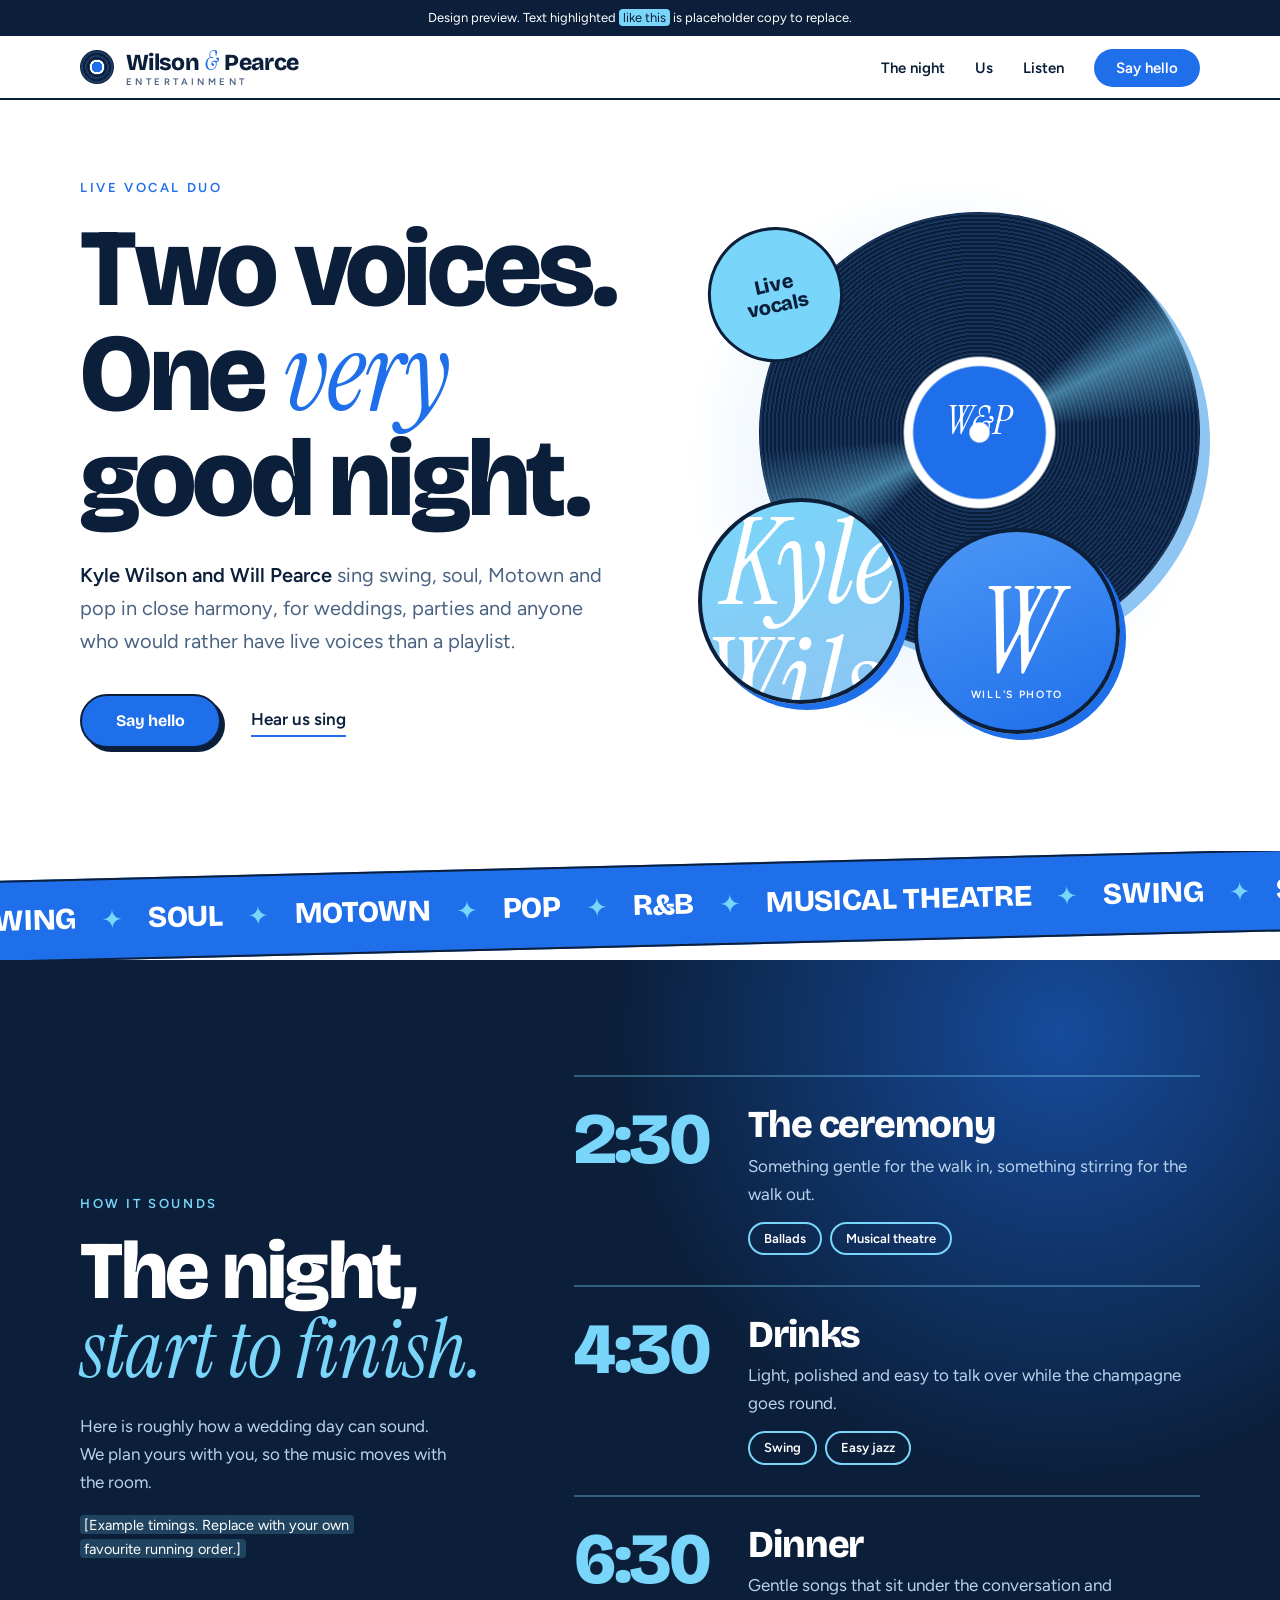
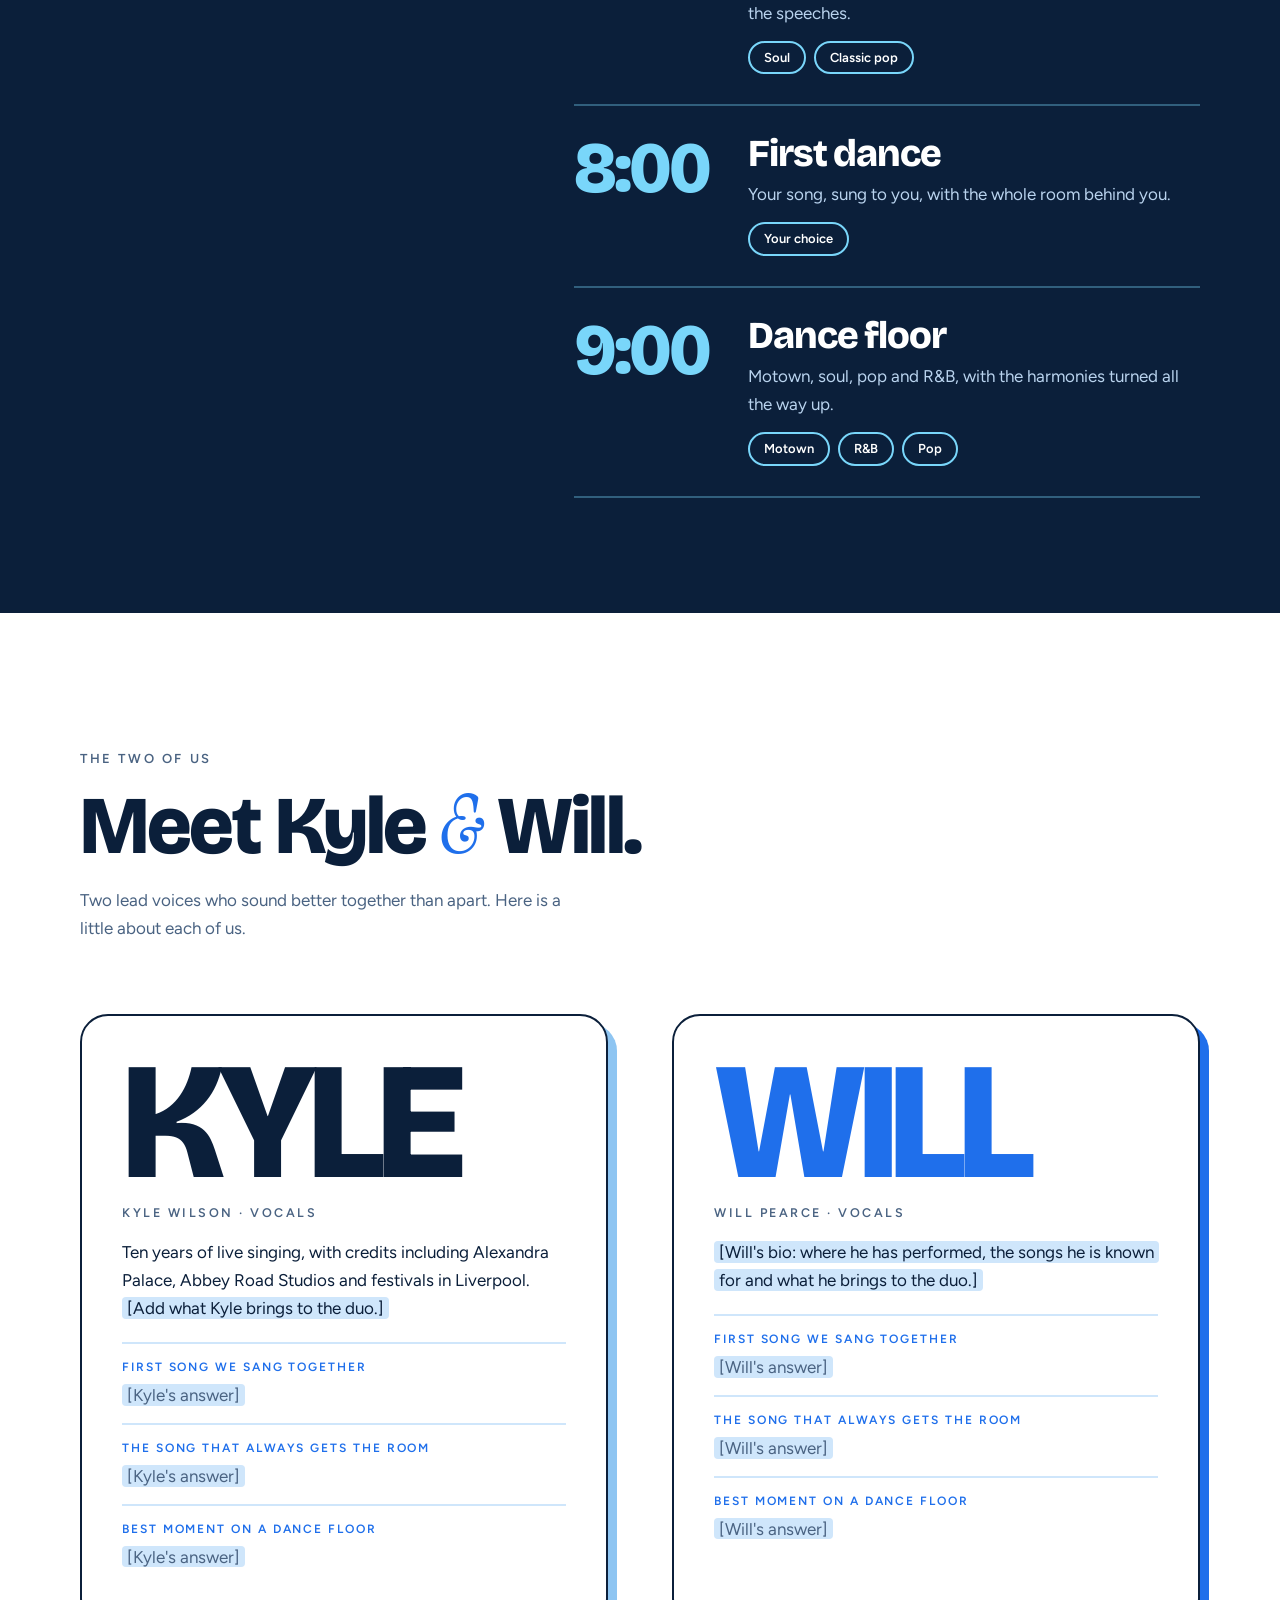
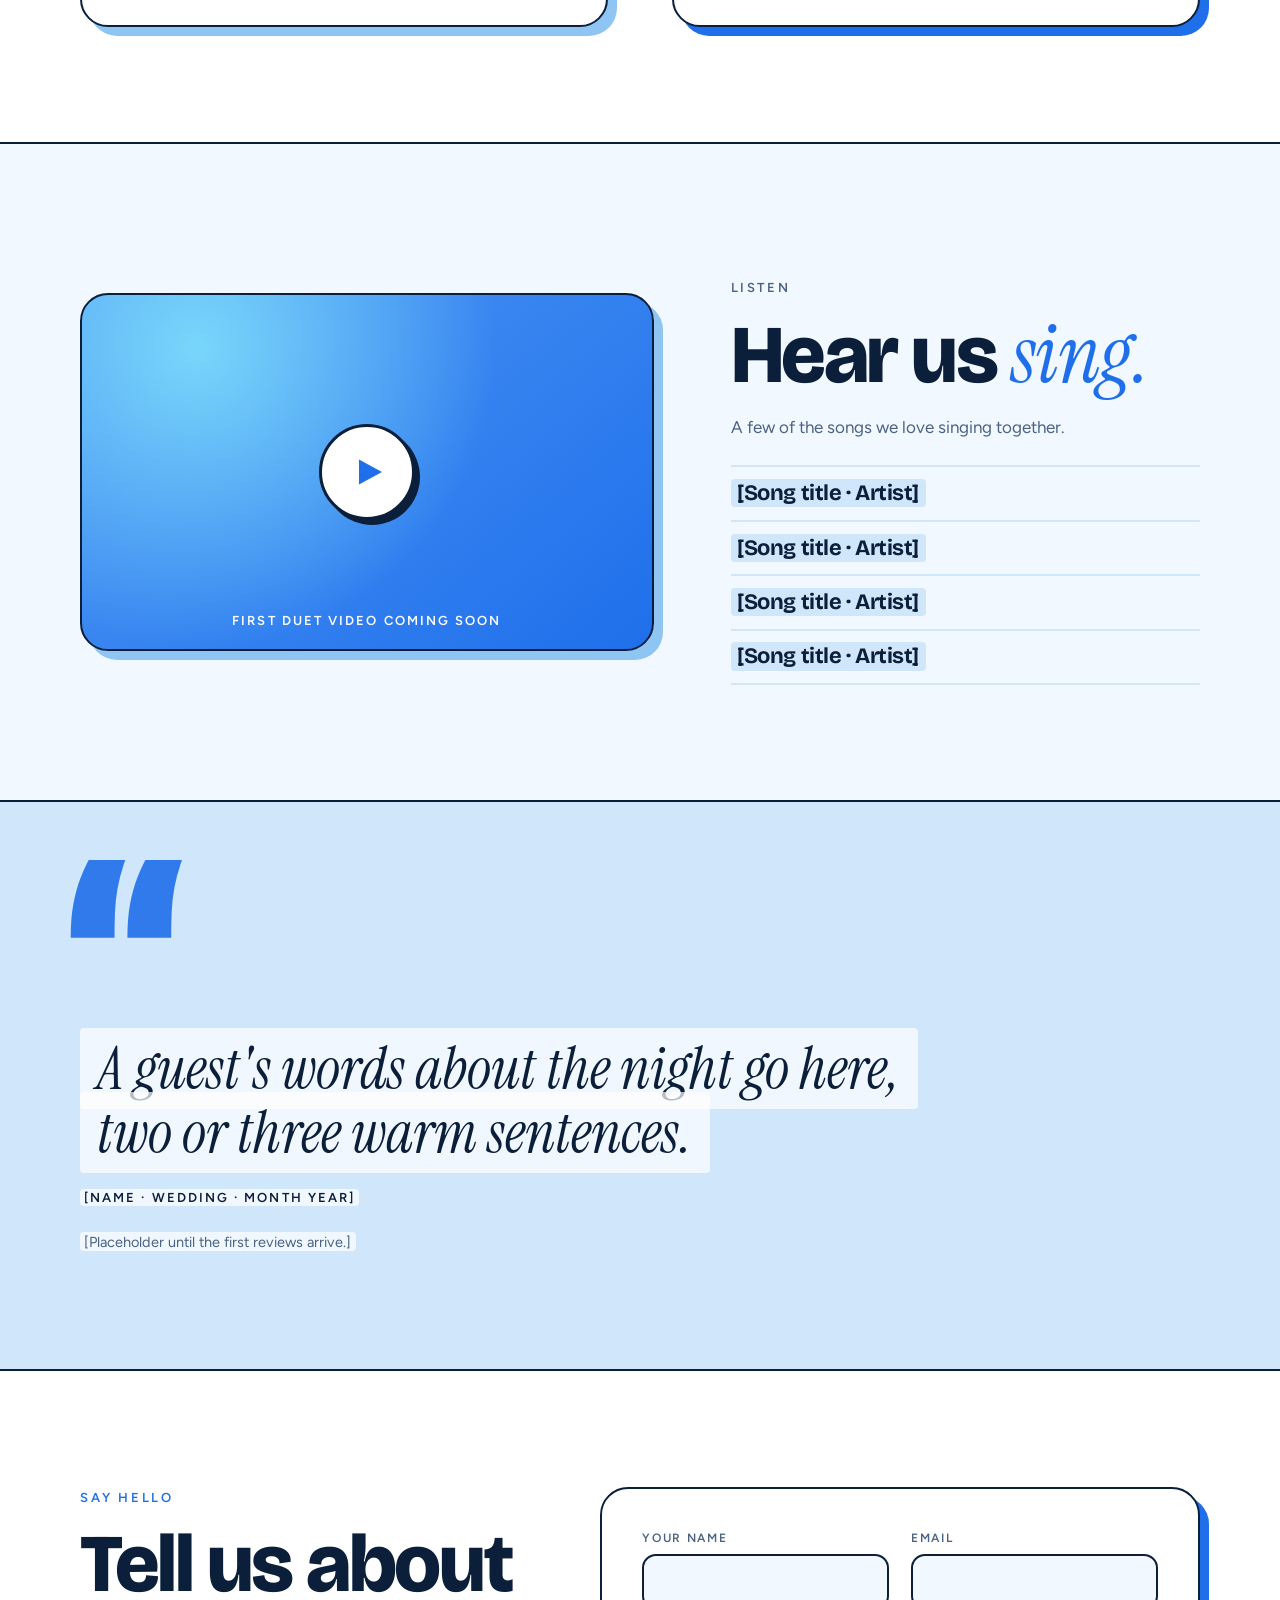
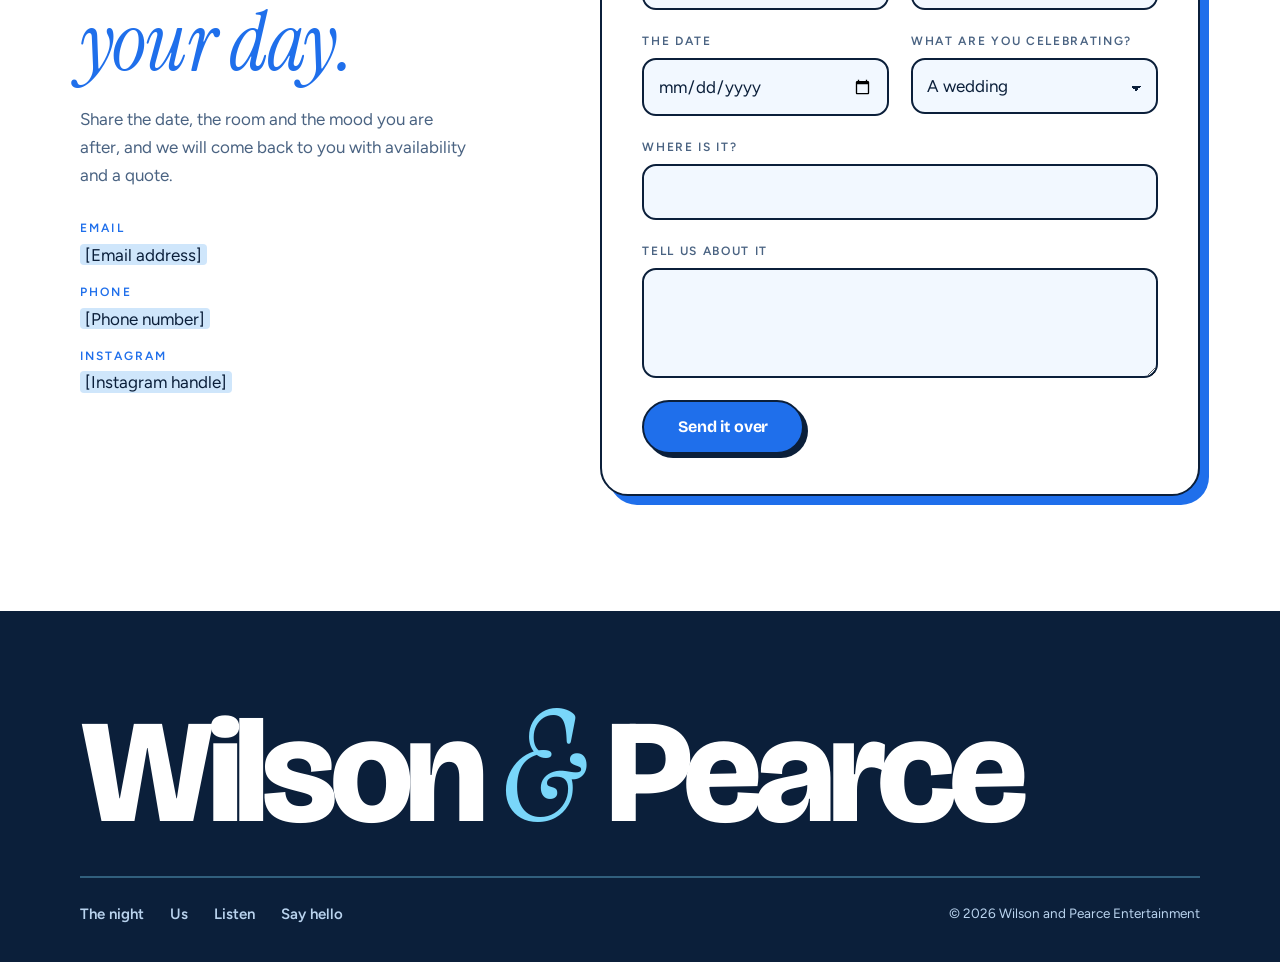
==== index.html @ 64afbfb9 "Add files via upload" ====
<!doctype html>
<html lang="en-GB">
<head>
<meta charset="utf-8">
<meta name="viewport" content="width=device-width, initial-scale=1">
<meta name="description" content="Wilson and Pearce Entertainment: a live vocal duo for weddings, parties and events. Swing, soul, Motown and pop in close harmony.">
<meta property="og:title" content="Wilson and Pearce Entertainment">
<meta property="og:description" content="Two voices. One very good night.">
<title>Wilson and Pearce Entertainment</title>
<link rel="stylesheet" href="https://fonts.googleapis.com/css2?family=Bricolage+Grotesque:opsz,wght@12..96,500;12..96,700;12..96,800&family=Instrument+Serif:ital@0;1&family=Figtree:wght@400;500;600&display=swap">
<style>
  /* Layout concept: a Saturday-night record sleeve. Crisp white and ice blue with one electric cobalt and a midnight section for contrast. Heavy poster type, a spinning vinyl, a tilted genre ticker, and chunky outlined cards with hard blue shadows. */
  :root{
    --white:#FFFFFF;
    --snow:#F2F8FF;
    --ice:#CFE6FB;
    --glacier:#8EC5F2;
    --cyan:#79D6FA;
    --cobalt:#1F6FEB;
    --ink:#0B1F3A;
    --muted:#4A6382;
    --font-display:'Bricolage Grotesque','Arial Black','Segoe UI',system-ui,sans-serif;
    --font-flair:'Instrument Serif','Iowan Old Style',Georgia,serif;
    --font-body:'Figtree','Avenir Next','Segoe UI',system-ui,sans-serif;
    --gutter:clamp(16px,4vw,40px);
    color-scheme:light;
  }
  *,*::before,*::after{ box-sizing:border-box; }
  html{ scroll-behavior:smooth; }
  body{ background:var(--white); color:var(--ink); font-family:var(--font-body); font-size:17px; line-height:1.65; -webkit-font-smoothing:antialiased; }
  h1,h2,h3{ font-family:var(--font-display); font-weight:800; letter-spacing:-0.03em; line-height:0.95; margin:0; text-wrap:balance; }
  h2{ font-size:clamp(40px,6.4vw,84px); }
  em{ font-family:var(--font-flair); font-style:italic; font-weight:400; letter-spacing:-0.01em; color:var(--cobalt); }
  p{ margin:0; text-wrap:pretty; }
  ul,ol,dl,dd{ list-style:none; margin:0; padding:0; }
  a{ color:inherit; text-decoration:none; }
  :focus-visible{ outline:3px solid var(--cobalt); outline-offset:3px; border-radius:4px; }
  .wrap{ max-width:1200px; margin-inline:auto; padding-inline:var(--gutter); }
  .kicker{ font-size:13px; font-weight:600; letter-spacing:0.2em; text-transform:uppercase; color:var(--cobalt); margin-bottom:18px; }
  .fine{ font-size:14.5px; color:var(--muted); }

  .ph{ background:var(--ice); padding:0.05em 0.3em; border-radius:4px; -webkit-box-decoration-break:clone; box-decoration-break:clone; }
  .draft-note{ background:var(--ink); color:var(--white); font-size:13px; text-align:center; padding:8px var(--gutter); line-height:1.5; }
  .draft-note .ph{ background:var(--cyan); color:var(--ink); }

  /* Header */
  .site-header{ position:sticky; top:env(safe-area-inset-top,0px); z-index:30; background:var(--white); border-bottom:2px solid var(--ink); }
  .bar{ display:flex; align-items:center; justify-content:space-between; gap:16px; padding-block:12px; }
  .brand{ display:flex; align-items:center; gap:12px; min-width:0; }
  .disc{ width:34px; height:34px; border-radius:50%; flex-shrink:0;
    background:radial-gradient(circle,var(--cobalt) 0 22%,var(--white) 23% 30%,transparent 31%),repeating-radial-gradient(circle,var(--ink) 0 2px,#1b3a63 2px 4px); }
  .brand-text{ display:flex; flex-direction:column; gap:3px; }
  .brand-name{ font-family:var(--font-display); font-weight:800; font-size:23px; letter-spacing:-0.03em; line-height:1; white-space:nowrap; }
  .brand-name em{ font-size:1.15em; padding-inline:0.06em; }
  .brand-sub{ font-size:9.5px; font-weight:600; letter-spacing:0.36em; text-transform:uppercase; color:var(--muted); line-height:1; }
  nav ul{ display:flex; align-items:center; gap:30px; }
  nav a{ font-size:15px; font-weight:600; transition:color .2s ease; }
  nav a:hover{ color:var(--cobalt); }
  nav a.nav-cta{ background:var(--cobalt); color:var(--white); border-radius:999px; padding:10px 22px; transition:background-color .2s ease; }
  nav a.nav-cta:hover{ background:var(--ink); color:var(--white); }
  .menu-btn{ display:none; font:600 14px/1 var(--font-body); color:var(--white); background:var(--cobalt); border:0; border-radius:999px; padding:11px 20px; cursor:pointer; }

  .btn{ display:inline-flex; align-items:center; justify-content:center; padding:17px 34px; border-radius:999px; border:2px solid var(--ink);
    font:700 16px/1 var(--font-display); letter-spacing:-0.01em; cursor:pointer; transition:transform .15s ease, box-shadow .15s ease; }
  .btn-solid{ background:var(--cobalt); color:var(--white); box-shadow:4px 4px 0 var(--ink); }
  .btn-solid:hover{ transform:translate(-2px,-2px); box-shadow:6px 6px 0 var(--ink); }
  .btn-solid:active{ transform:translate(2px,2px); box-shadow:2px 2px 0 var(--ink); }
  .link{ font-weight:600; border-bottom:2px solid var(--cobalt); padding-bottom:2px; transition:color .2s ease; }
  .link:hover{ color:var(--cobalt); }
  .actions{ display:flex; flex-wrap:wrap; align-items:center; gap:18px 30px; }

  /* Hero */
  .hero{ position:relative; overflow-x:clip; isolation:isolate; padding-block:clamp(40px,6vw,84px) clamp(64px,8vw,104px); }
  .hero::before{ content:""; position:absolute; z-index:-1; inset:0 0 0 35%;
    background:radial-gradient(closest-side at 60% 48%,var(--ice),rgba(207,230,251,0) 78%); }
  .hero-grid{ display:grid; grid-template-columns:minmax(0,1.05fr) minmax(0,0.95fr); gap:clamp(28px,5vw,64px); align-items:center; }
  .hero-copy{ min-width:0; }
  .hero h1{ font-size:clamp(54px,8.6vw,120px); margin-bottom:28px; }
  .lede{ font-size:20px; max-width:42ch; margin-bottom:36px; color:var(--muted); }
  .lede b{ color:var(--ink); font-weight:600; }

  .art{ position:relative; width:100%; max-width:540px; margin-inline:auto; aspect-ratio:1/1; min-width:0; }
  .vinyl{ position:absolute; right:0; top:0; width:88%; aspect-ratio:1; border-radius:50%;
    background:
      radial-gradient(circle,#fff 0 3%,transparent 3.5%),
      radial-gradient(circle,var(--cobalt) 0 21%,var(--white) 21.6% 24%,transparent 24.6%),
      conic-gradient(from 20deg,rgba(121,214,250,0) 0 8%,rgba(121,214,250,0.5) 12%,rgba(121,214,250,0) 18% 58%,rgba(121,214,250,0.5) 62%,rgba(121,214,250,0) 68%),
      repeating-radial-gradient(circle,var(--ink) 0 2px,#17345c 2px 4px);
    box-shadow:10px 10px 0 var(--glacier);
    animation:spin 14s linear infinite; }
  .vinyl span{ position:absolute; inset:0; display:flex; align-items:center; justify-content:center;
    font-family:var(--font-flair); font-style:italic; font-size:clamp(22px,4.4vw,40px); color:var(--white); transform:translateY(-3%); }
  .pic{ position:absolute; width:41%; aspect-ratio:1; border-radius:50%; border:4px solid var(--ink);
    display:flex; align-items:center; justify-content:center; text-align:center;
    font-family:var(--font-flair); font-style:italic; font-size:clamp(70px,12vw,120px); line-height:1; color:var(--white);
    box-shadow:6px 6px 0 var(--cobalt); animation:bob 6s ease-in-out infinite; }
  .pic small{ position:absolute; bottom:15%; font-family:var(--font-body); font-style:normal; font-size:10.5px; font-weight:600; letter-spacing:0.16em; text-transform:uppercase; color:var(--ink); }
  .pic img{ position:absolute; inset:0; width:100%; height:100%; border-radius:50%; object-fit:cover; display:block; }
  .pic-a{ left:0; bottom:2%; background:linear-gradient(160deg,var(--cyan),var(--glacier)); }
  .pic-b{ left:43%; bottom:-4%; background:linear-gradient(160deg,#4C97F5,var(--cobalt)); animation-delay:-3s; }
  .pic-b small{ color:var(--white); }
  .sticker{ position:absolute; left:2%; top:3%; width:27%; aspect-ratio:1; border-radius:50%; background:var(--cyan); border:3px solid var(--ink);
    display:flex; align-items:center; justify-content:center; text-align:center; transform:rotate(-12deg);
    font-family:var(--font-display); font-weight:800; font-size:clamp(13px,2.2vw,20px); line-height:1.05; letter-spacing:-0.01em; z-index:2; }
  @keyframes spin{ to{ transform:rotate(360deg); } }
  @keyframes bob{ 0%,100%{ transform:translateY(0); } 50%{ transform:translateY(-8px); } }

  /* Ticker */
  .ticker-wrap{ overflow:hidden; padding-block:14px; }
  .ticker{ background:var(--cobalt); color:var(--white); border-block:2px solid var(--ink); transform:rotate(-1.4deg); margin-inline:-3%; overflow:hidden; }
  .ticker-track{ display:flex; width:max-content; animation:slide 28s linear infinite; }
  .ticker ul{ display:flex; align-items:center; gap:26px; padding:14px 13px; flex-shrink:0; }
  .ticker li{ font-family:var(--font-display); font-weight:800; font-size:clamp(20px,3vw,30px); letter-spacing:-0.01em; text-transform:uppercase; white-space:nowrap; }
  .ticker svg{ width:20px; height:20px; fill:var(--cyan); display:block; }
  @keyframes slide{ to{ transform:translateX(-50%); } }

  .section{ padding-block:clamp(64px,9vw,128px); }
  section[id]{ scroll-margin-top:64px; }

  /* Evening (midnight) */
  .night{ position:relative; background:var(--ink); color:var(--white); overflow:hidden; isolation:isolate; }
  .night::before{ content:""; position:absolute; z-index:-1; width:70vw; max-width:900px; aspect-ratio:1; border-radius:50%; right:-18%; top:-30%;
    background:radial-gradient(closest-side,rgba(31,111,235,0.55),rgba(31,111,235,0)); }
  .night .kicker{ color:var(--cyan); }
  .night em{ color:var(--cyan); }
  .evening-grid{ display:grid; grid-template-columns:minmax(0,0.8fr) minmax(0,1.2fr); gap:clamp(32px,6vw,88px); align-items:start; }
  .evening-intro{ min-width:0; position:sticky; top:96px; }
  .evening-intro p{ margin-top:22px; color:#B9D3EE; max-width:34ch; }
  .evening-intro .fine{ color:#B9D3EE; }
  .night .ph{ background:rgba(121,214,250,0.2); color:var(--white); }
  .run{ min-width:0; }
  .run li{ display:grid; grid-template-columns:minmax(0,150px) minmax(0,1fr); gap:6px 24px; padding-block:30px; border-top:2px solid rgba(121,214,250,0.35); }
  .run li:last-child{ border-bottom:2px solid rgba(121,214,250,0.35); }
  .run time{ font-family:var(--font-display); font-weight:800; font-size:clamp(46px,6vw,72px); line-height:0.9; letter-spacing:-0.04em; color:var(--cyan); font-variant-numeric:lining-nums tabular-nums; }
  .run h3{ font-size:clamp(28px,3.4vw,38px); margin-bottom:8px; }
  .run p{ color:#B9D3EE; max-width:46ch; }
  .tags{ display:flex; flex-wrap:wrap; gap:8px; margin-top:14px; }
  .tags span{ font-size:13px; font-weight:600; color:var(--white); border:2px solid var(--cyan); border-radius:999px; padding:4px 14px; }

  /* Us */
  .us-head{ max-width:700px; margin-bottom:clamp(40px,6vw,72px); }
  .us-head p{ margin-top:20px; color:var(--muted); max-width:44ch; }
  .us-grid{ display:grid; grid-template-columns:repeat(2,minmax(0,1fr)); gap:clamp(28px,5vw,64px); }
  .pop{ background:var(--white); border:2px solid var(--ink); border-radius:28px; box-shadow:9px 9px 0 var(--glacier); }
  .who{ padding:clamp(24px,3.5vw,40px); min-width:0; display:flex; flex-direction:column; gap:14px; }
  .who:nth-child(2){ box-shadow:9px 9px 0 var(--cobalt); }
  .who h3{ font-size:clamp(80px,13vw,176px); line-height:0.8; text-transform:uppercase; letter-spacing:-0.05em; }
  .who.a h3{ color:var(--cobalt); }
  .role{ font-size:12.5px; font-weight:600; letter-spacing:0.2em; text-transform:uppercase; color:var(--muted); }
  .who .bio{ max-width:44ch; }
  .qa{ margin-top:6px; }
  .qa div{ padding-block:14px; border-top:2px solid var(--ice); }
  .qa dt{ font-size:12px; font-weight:600; letter-spacing:0.16em; text-transform:uppercase; color:var(--cobalt); margin-bottom:3px; }
  .qa dd{ color:var(--muted); }

  /* Listen */
  .listen{ background:var(--snow); border-block:2px solid var(--ink); }
  .listen-grid{ display:grid; grid-template-columns:minmax(0,1.1fr) minmax(0,0.9fr); gap:clamp(32px,6vw,80px); align-items:center; }
  .video{ position:relative; aspect-ratio:16/10; max-width:100%; overflow:hidden; display:flex; align-items:center; justify-content:center;
    background:radial-gradient(circle at 20% 15%,var(--cyan),rgba(121,214,250,0) 55%),linear-gradient(140deg,#4C97F5,var(--cobalt)); }
  .play{ width:96px; height:96px; border-radius:50%; background:var(--white); border:3px solid var(--ink); box-shadow:5px 5px 0 var(--ink); display:flex; align-items:center; justify-content:center; }
  .play svg{ width:28px; height:28px; margin-left:6px; }
  .play path{ fill:var(--cobalt); }
  .video p{ position:absolute; inset:auto 0 18px; text-align:center; padding-inline:16px; font-size:13px; font-weight:600; letter-spacing:0.16em; text-transform:uppercase; color:var(--white); }
  .listen-copy{ min-width:0; }
  .listen-copy > p{ margin-top:18px; color:var(--muted); }
  .songs{ margin-top:24px; }
  .songs li{ padding-block:13px; border-top:2px solid var(--ice); font-family:var(--font-display); font-weight:700; font-size:22px; letter-spacing:-0.02em; line-height:1.2; }
  .songs li:last-child{ border-bottom:2px solid var(--ice); }

  /* Kind words */
  .words{ background:var(--ice); border-bottom:2px solid var(--ink); position:relative; overflow:hidden; }
  .words-in{ position:relative; max-width:900px; }
  .words-in::before{ content:"\201C"; position:absolute; left:-0.04em; top:-0.32em; font-family:var(--font-display); font-weight:800; font-size:clamp(160px,24vw,300px); line-height:1; color:var(--cobalt); opacity:0.9; }
  .words blockquote{ position:relative; margin:0 0 22px; padding-top:clamp(70px,10vw,120px); font-family:var(--font-flair); font-style:italic; font-size:clamp(32px,5vw,58px); line-height:1.1; }
  .words figcaption{ font-size:13px; font-weight:600; letter-spacing:0.16em; text-transform:uppercase; }
  .words .ph{ background:rgba(255,255,255,0.7); }

  /* Hello */
  .hello-grid{ display:grid; grid-template-columns:minmax(0,0.85fr) minmax(0,1.15fr); gap:clamp(32px,6vw,88px); align-items:start; }
  .hello-info{ min-width:0; }
  .hello-info .lead{ margin-top:22px; color:var(--muted); max-width:36ch; }
  .contact{ margin-top:30px; display:grid; gap:14px; }
  .contact div{ display:flex; flex-direction:column; gap:2px; }
  .contact dt{ font-size:12px; font-weight:600; letter-spacing:0.18em; text-transform:uppercase; color:var(--cobalt); }
  .form-card{ padding:clamp(22px,3.5vw,40px); min-width:0; box-shadow:9px 9px 0 var(--cobalt); }
  form{ display:grid; gap:22px; }
  .row2{ display:grid; grid-template-columns:repeat(2,minmax(0,1fr)); gap:22px; }
  .field{ display:flex; flex-direction:column; gap:6px; min-width:0; }
  label{ font-size:12px; font-weight:600; letter-spacing:0.14em; text-transform:uppercase; color:var(--muted); }
  input,select,textarea{ width:100%; font:inherit; font-size:17px; color:var(--ink); background:var(--snow); border:2px solid var(--ink); border-radius:14px; padding:12px 14px; }
  select{ appearance:none; -webkit-appearance:none; cursor:pointer; padding-right:36px;
    background-image:linear-gradient(45deg,transparent 50%,var(--ink) 50%),linear-gradient(135deg,var(--ink) 50%,transparent 50%);
    background-position:calc(100% - 20px) 55%,calc(100% - 15px) 55%; background-size:5px 5px,5px 5px; background-repeat:no-repeat; }
  input:focus,select:focus,textarea:focus{ outline:none; border-color:var(--cobalt); box-shadow:0 0 0 4px var(--ice); }
  textarea{ resize:vertical; min-height:110px; }
  .form-foot{ display:flex; flex-wrap:wrap; align-items:center; gap:16px 22px; }
  #form-status{ font-size:14.5px; color:var(--muted); flex:1 1 220px; min-width:0; }

  /* Footer */
  footer{ background:var(--ink); color:var(--white); padding-block:clamp(48px,7vw,88px) 36px; overflow:hidden; }
  .big-name{ font-family:var(--font-display); font-weight:800; font-size:clamp(46px,11.5vw,168px); line-height:0.9; letter-spacing:-0.05em; margin-bottom:36px; }
  .big-name em{ color:var(--cyan); font-size:1.05em; }
  .footer-row{ display:flex; flex-wrap:wrap; justify-content:space-between; gap:14px 32px; border-top:2px solid rgba(121,214,250,0.35); padding-top:24px; }
  .footer-links{ display:flex; flex-wrap:wrap; gap:8px 26px; }
  .footer-links a{ font-size:15px; font-weight:600; color:#B9D3EE; }
  .footer-links a:hover{ color:var(--white); }
  .legal{ font-size:13.5px; color:#B9D3EE; }

  @media (max-width:900px){
    .hero-grid,.evening-grid,.listen-grid,.hello-grid{ grid-template-columns:minmax(0,1fr); }
    .evening-intro{ position:static; }
    .art{ max-width:460px; }
  }
  @media (max-width:760px){
    .menu-btn{ display:inline-block; }
    nav ul{ display:none; position:absolute; top:100%; left:0; right:0; flex-direction:column; align-items:flex-start; gap:20px; background:var(--white); border-bottom:2px solid var(--ink); padding:22px var(--gutter) 28px; }
    nav ul.open{ display:flex; }
    nav a{ font-size:19px; }
    .us-grid{ grid-template-columns:minmax(0,1fr); }
  }
  @media (max-width:560px){
    .row2{ grid-template-columns:minmax(0,1fr); }
    .brand-name{ font-size:20px; }
    .run li{ grid-template-columns:minmax(0,1fr); }
  }
  @media (prefers-reduced-motion:reduce){
    html{ scroll-behavior:auto; }
    .vinyl,.pic,.ticker-track{ animation:none; }
    *{ transition:none !important; }
  }
  html,body{ margin:0; }
</style>
</head>
<body>

<svg width="0" height="0" style="position:absolute" aria-hidden="true" focusable="false">
  <symbol id="star" viewBox="0 0 24 24"><path d="M12 0C12 7 17 12 24 12C17 12 12 17 12 24C12 17 7 12 0 12C7 12 12 7 12 0Z"/></symbol>
</svg>

<p class="draft-note">Design preview. Text highlighted <span class="ph">like this</span> is placeholder copy to replace.</p>

<header class="site-header">
  <div class="wrap bar">
    <a class="brand" href="#top" aria-label="Wilson and Pearce Entertainment, back to top">
      <span class="disc" aria-hidden="true"></span>
      <span class="brand-text">
        <span class="brand-name">Wilson <em>&amp;</em> Pearce</span>
        <span class="brand-sub">Entertainment</span>
      </span>
    </a>
    <nav aria-label="Main">
      <button class="menu-btn" type="button" aria-expanded="false" aria-controls="menu">Menu</button>
      <ul id="menu">
        <li><a href="#evening">The night</a></li>
        <li><a href="#us">Us</a></li>
        <li><a href="#listen">Listen</a></li>
        <li><a class="nav-cta" href="#hello">Say hello</a></li>
      </ul>
    </nav>
  </div>
</header>

<main>
  <section class="hero" id="top">
    <div class="wrap hero-grid">
      <div class="hero-copy">
        <p class="kicker">Live vocal duo</p>
        <h1>Two voices.<br>One <em>very</em> good night.</h1>
        <p class="lede"><b>Kyle Wilson and Will Pearce</b> sing swing, soul, Motown and pop in close harmony, for weddings, parties and anyone who would rather have live voices than a playlist.</p>
        <div class="actions">
          <a class="btn btn-solid" href="#hello">Say hello</a>
          <a class="link" href="#listen">Hear us sing</a>
        </div>
      </div>
      <div class="art">
        <div class="vinyl" aria-hidden="true"><span>W&amp;P</span></div>
        <div class="pic pic-a"><img src="kyle.jpg" alt="Kyle Wilson singing into a microphone"></div>
        <div class="pic pic-b" role="img" aria-label="Placeholder for a photo of Will Pearce">W<small>Will's photo</small></div>
        <div class="sticker" aria-hidden="true">Live<br>vocals</div>
      </div>
    </div>
  </section>

  <div class="ticker-wrap" aria-label="Genres: swing, soul, Motown, pop, R and B, musical theatre">
    <div class="ticker">
      <div class="ticker-track" aria-hidden="true">
        <ul>
          <li>Swing</li><li><svg viewBox="0 0 24 24"><use href="#star"/></svg></li>
          <li>Soul</li><li><svg viewBox="0 0 24 24"><use href="#star"/></svg></li>
          <li>Motown</li><li><svg viewBox="0 0 24 24"><use href="#star"/></svg></li>
          <li>Pop</li><li><svg viewBox="0 0 24 24"><use href="#star"/></svg></li>
          <li>R&amp;B</li><li><svg viewBox="0 0 24 24"><use href="#star"/></svg></li>
          <li>Musical theatre</li><li><svg viewBox="0 0 24 24"><use href="#star"/></svg></li>
        </ul>
        <ul>
          <li>Swing</li><li><svg viewBox="0 0 24 24"><use href="#star"/></svg></li>
          <li>Soul</li><li><svg viewBox="0 0 24 24"><use href="#star"/></svg></li>
          <li>Motown</li><li><svg viewBox="0 0 24 24"><use href="#star"/></svg></li>
          <li>Pop</li><li><svg viewBox="0 0 24 24"><use href="#star"/></svg></li>
          <li>R&amp;B</li><li><svg viewBox="0 0 24 24"><use href="#star"/></svg></li>
          <li>Musical theatre</li><li><svg viewBox="0 0 24 24"><use href="#star"/></svg></li>
        </ul>
      </div>
    </div>
  </div>

  <section class="section night" id="evening">
    <div class="wrap evening-grid">
      <div class="evening-intro">
        <p class="kicker">How it sounds</p>
        <h2>The night, <em>start to finish.</em></h2>
        <p>Here is roughly how a wedding day can sound. We plan yours with you, so the music moves with the room.</p>
        <p class="fine" style="margin-top:18px"><span class="ph">[Example timings. Replace with your own favourite running order.]</span></p>
      </div>
      <ol class="run">
        <li><time>2:30</time><div><h3>The ceremony</h3><p>Something gentle for the walk in, something stirring for the walk out.</p><div class="tags"><span>Ballads</span><span>Musical theatre</span></div></div></li>
        <li><time>4:30</time><div><h3>Drinks</h3><p>Light, polished and easy to talk over while the champagne goes round.</p><div class="tags"><span>Swing</span><span>Easy jazz</span></div></div></li>
        <li><time>6:30</time><div><h3>Dinner</h3><p>Gentle songs that sit under the conversation and the speeches.</p><div class="tags"><span>Soul</span><span>Classic pop</span></div></div></li>
        <li><time>8:00</time><div><h3>First dance</h3><p>Your song, sung to you, with the whole room behind you.</p><div class="tags"><span>Your choice</span></div></div></li>
        <li><time>9:00</time><div><h3>Dance floor</h3><p>Motown, soul, pop and R&amp;B, with the harmonies turned all the way up.</p><div class="tags"><span>Motown</span><span>R&amp;B</span><span>Pop</span></div></div></li>
      </ol>
    </div>
  </section>

  <section class="section" id="us">
    <div class="wrap">
      <div class="us-head">
        <p class="kicker">The two of us</p>
        <h2>Meet Kyle <em>&amp;</em> Will.</h2>
        <p>Two lead voices who sound better together than apart. Here is a little about each of us.</p>
      </div>
      <div class="us-grid">
        <article class="who b pop">
          <h3>Kyle</h3>
          <p class="role">Kyle Wilson &middot; Vocals</p>
          <p class="bio">Ten years of live singing, with credits including Alexandra Palace, Abbey Road Studios and festivals in Liverpool. <span class="ph">[Add what Kyle brings to the duo.]</span></p>
          <dl class="qa">
            <div><dt>First song we sang together</dt><dd><span class="ph">[Kyle's answer]</span></dd></div>
            <div><dt>The song that always gets the room</dt><dd><span class="ph">[Kyle's answer]</span></dd></div>
            <div><dt>Best moment on a dance floor</dt><dd><span class="ph">[Kyle's answer]</span></dd></div>
          </dl>
        </article>
        <article class="who a pop">
          <h3>Will</h3>
          <p class="role">Will Pearce &middot; Vocals</p>
          <p class="bio"><span class="ph">[Will's bio: where he has performed, the songs he is known for and what he brings to the duo.]</span></p>
          <dl class="qa">
            <div><dt>First song we sang together</dt><dd><span class="ph">[Will's answer]</span></dd></div>
            <div><dt>The song that always gets the room</dt><dd><span class="ph">[Will's answer]</span></dd></div>
            <div><dt>Best moment on a dance floor</dt><dd><span class="ph">[Will's answer]</span></dd></div>
          </dl>
        </article>
      </div>
    </div>
  </section>

  <section class="section listen" id="listen">
    <div class="wrap listen-grid">
      <div class="video pop" role="img" aria-label="Placeholder for the first duet video">
        <div class="play" aria-hidden="true"><svg viewBox="0 0 28 28"><path d="M3 1.5 L26 14 L3 26.5 Z"/></svg></div>
        <p>First duet video coming soon</p>
      </div>
      <div class="listen-copy">
        <p class="kicker">Listen</p>
        <h2>Hear us <em>sing.</em></h2>
        <p>A few of the songs we love singing together.</p>
        <ul class="songs">
          <li><span class="ph">[Song title &middot; Artist]</span></li>
          <li><span class="ph">[Song title &middot; Artist]</span></li>
          <li><span class="ph">[Song title &middot; Artist]</span></li>
          <li><span class="ph">[Song title &middot; Artist]</span></li>
        </ul>
      </div>
    </div>
  </section>

  <section class="section words" id="words">
    <div class="wrap">
      <figure class="words-in" style="margin:0">
        <blockquote><span class="ph">A guest's words about the night go here, two or three warm sentences.</span></blockquote>
        <figcaption><span class="ph">[Name &middot; Wedding &middot; Month Year]</span></figcaption>
        <p class="fine" style="margin-top:22px"><span class="ph">[Placeholder until the first reviews arrive.]</span></p>
      </figure>
    </div>
  </section>

  <section class="section" id="hello">
    <div class="wrap hello-grid">
      <div class="hello-info">
        <p class="kicker">Say hello</p>
        <h2>Tell us about <em>your day.</em></h2>
        <p class="lead">Share the date, the room and the mood you are after, and we will come back to you with availability and a quote.</p>
        <dl class="contact">
          <div><dt>Email</dt><dd><span class="ph">[Email address]</span></dd></div>
          <div><dt>Phone</dt><dd><span class="ph">[Phone number]</span></dd></div>
          <div><dt>Instagram</dt><dd><span class="ph">[Instagram handle]</span></dd></div>
        </dl>
      </div>
      <div class="form-card pop">
        <form id="enquiry" novalidate>
          <div class="row2">
            <div class="field"><label for="f-name">Your name</label><input id="f-name" name="name" type="text" autocomplete="name" required></div>
            <div class="field"><label for="f-email">Email</label><input id="f-email" name="email" type="email" autocomplete="email" required></div>
          </div>
          <div class="row2">
            <div class="field"><label for="f-date">The date</label><input id="f-date" name="date" type="date"></div>
            <div class="field">
              <label for="f-type">What are you celebrating?</label>
              <select id="f-type" name="type">
                <option>A wedding</option><option>An engagement</option><option>A party</option><option>A work evening</option><option>A festival or venue</option><option>Something else</option>
              </select>
            </div>
          </div>
          <div class="field"><label for="f-place">Where is it?</label><input id="f-place" name="place" type="text"></div>
          <div class="field"><label for="f-msg">Tell us about it</label><textarea id="f-msg" name="message"></textarea></div>
          <div class="form-foot">
            <button class="btn btn-solid" type="submit">Send it over</button>
            <p id="form-status" role="status" aria-live="polite"></p>
          </div>
        </form>
      </div>
    </div>
  </section>
</main>

<footer>
  <div class="wrap">
    <p class="big-name">Wilson <em>&amp;</em> Pearce</p>
    <div class="footer-row">
      <nav class="footer-links" aria-label="Footer">
        <a href="#evening">The night</a><a href="#us">Us</a><a href="#listen">Listen</a><a href="#hello">Say hello</a>
      </nav>
      <p class="legal">&copy; 2026 Wilson and Pearce Entertainment</p>
    </div>
  </div>
</footer>

<script>
  (function () {
    var btn = document.querySelector('.menu-btn');
    var menu = document.getElementById('menu');
    btn.addEventListener('click', function () {
      var open = menu.classList.toggle('open');
      btn.setAttribute('aria-expanded', open ? 'true' : 'false');
    });
    menu.addEventListener('click', function (e) {
      if (e.target.closest('a')) { menu.classList.remove('open'); btn.setAttribute('aria-expanded', 'false'); }
    });
    var form = document.getElementById('enquiry');
    var status = document.getElementById('form-status');
    form.addEventListener('submit', function (e) {
      e.preventDefault();
      if (!form.checkValidity()) { form.reportValidity(); return; }
      status.textContent = 'This is a design preview, so nothing was sent. Once the site is live, enquiries will go to Kyle and Will.';
    });
  })();
</script>

</body>
</html>
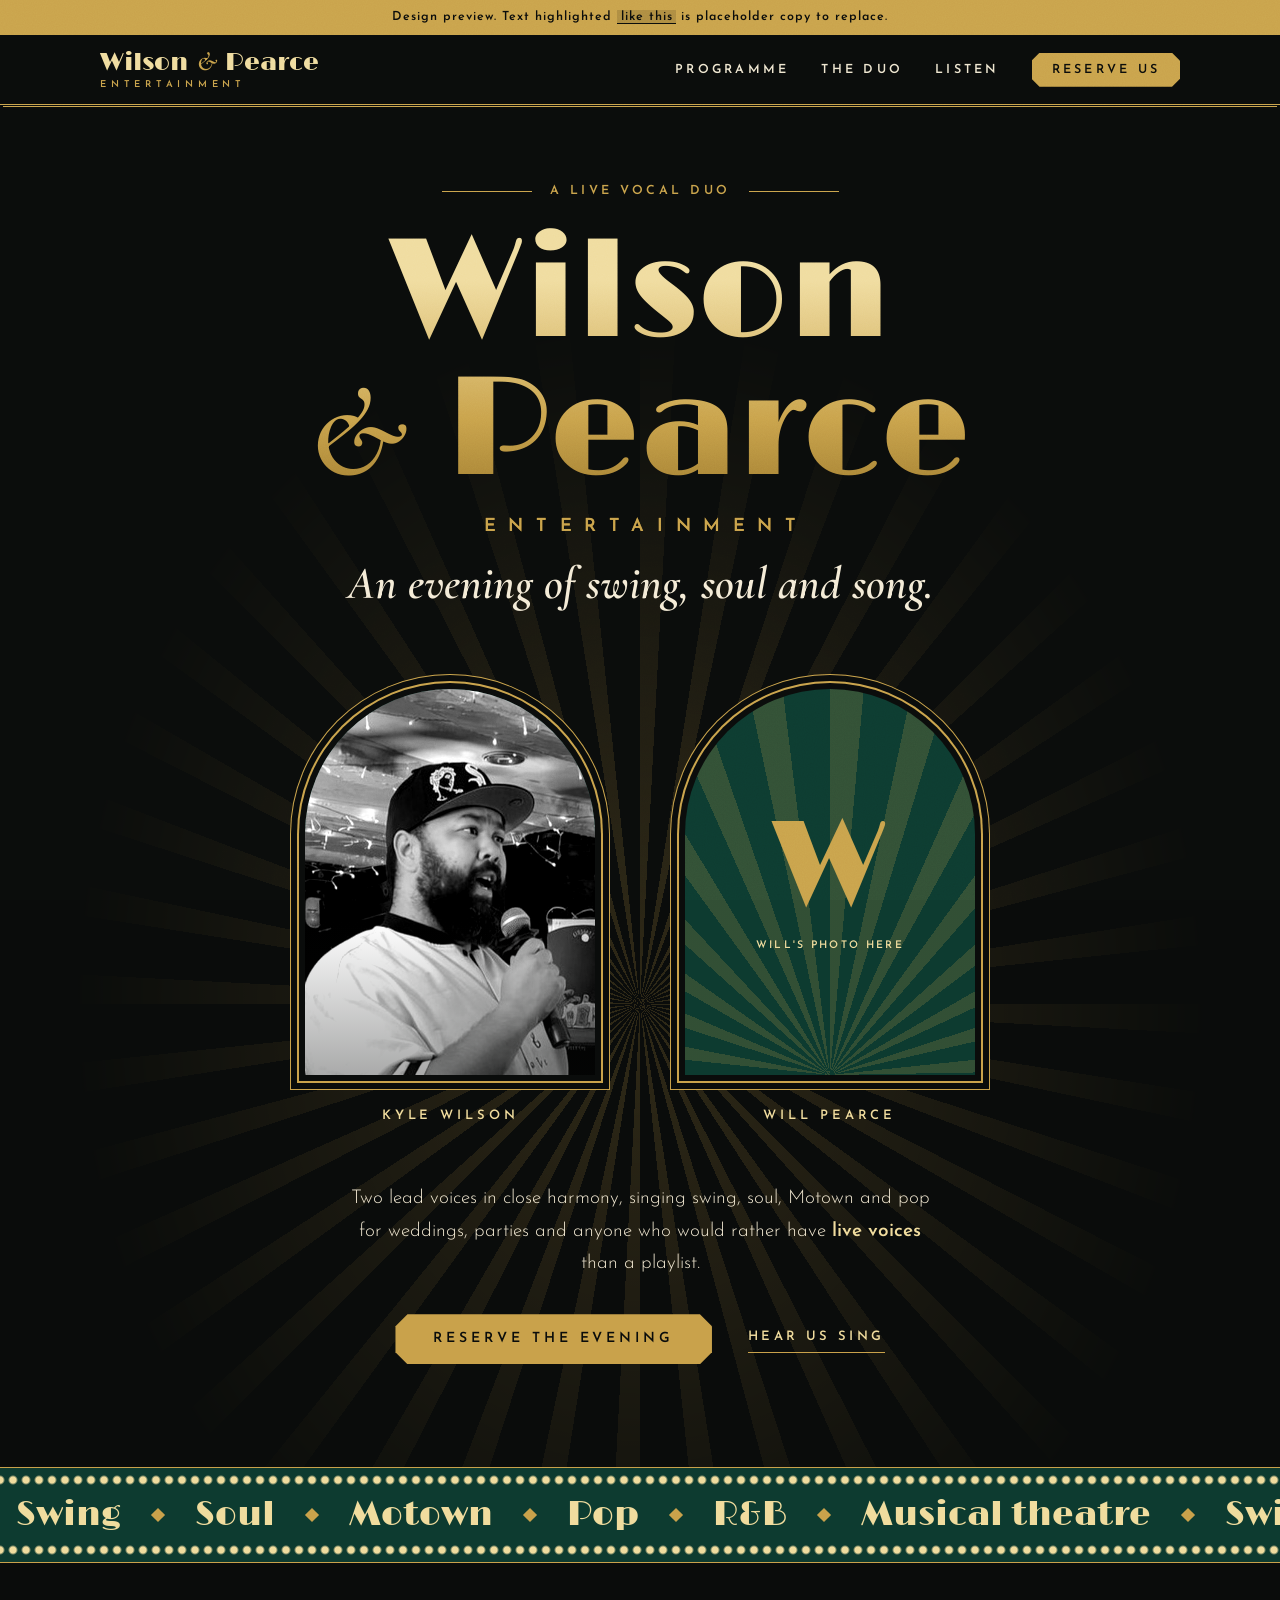
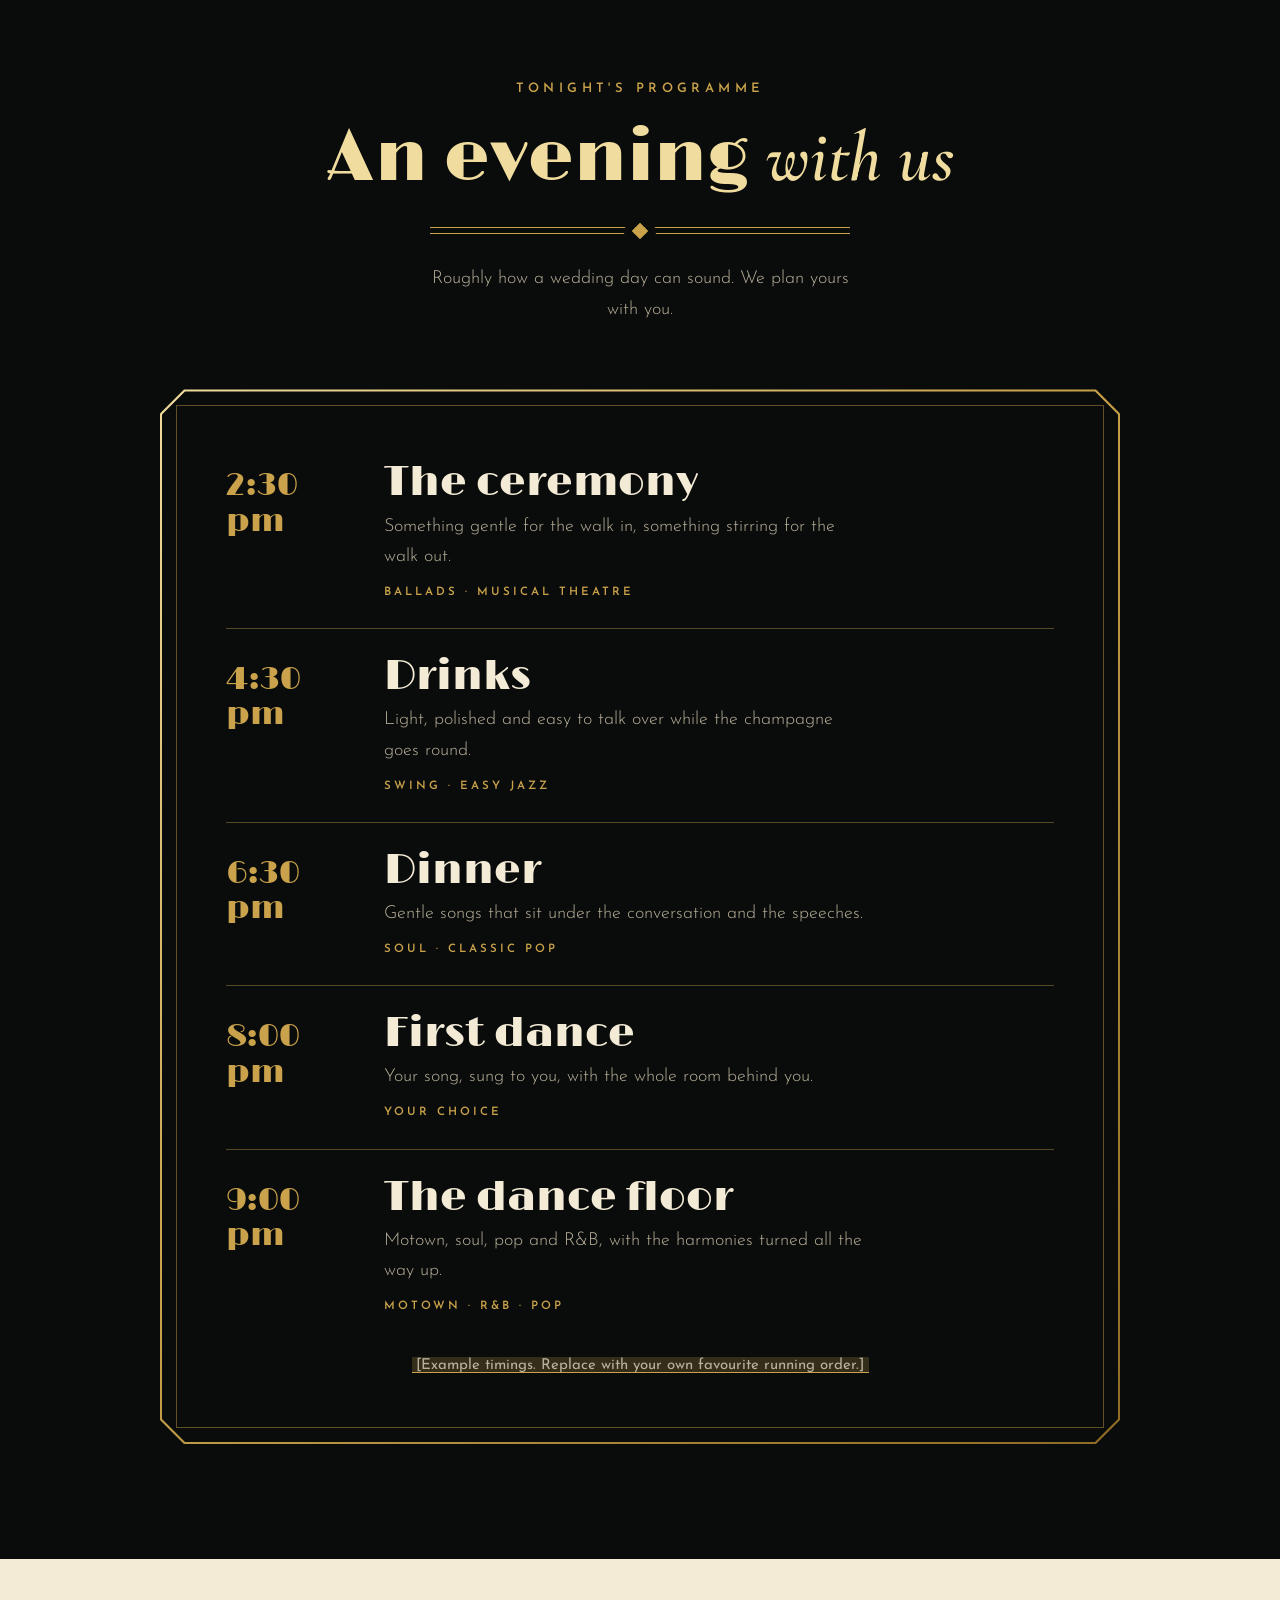
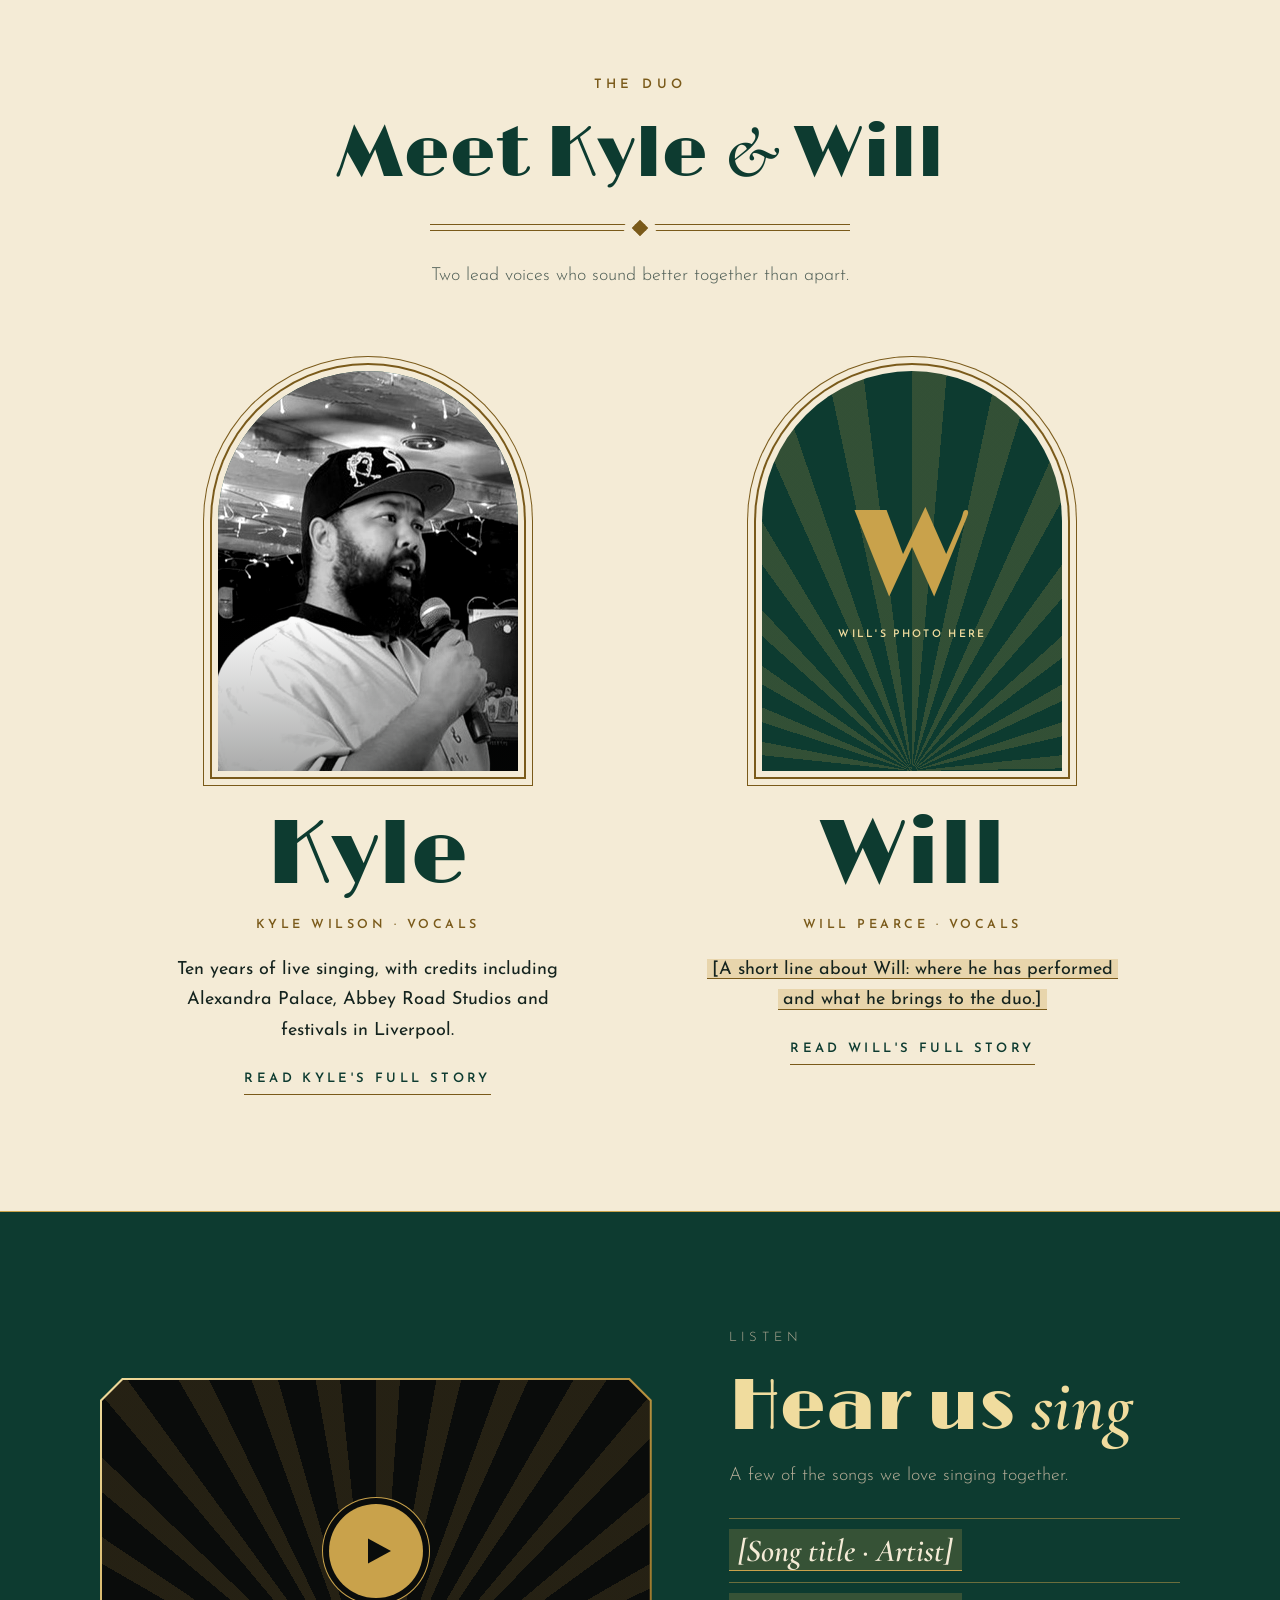
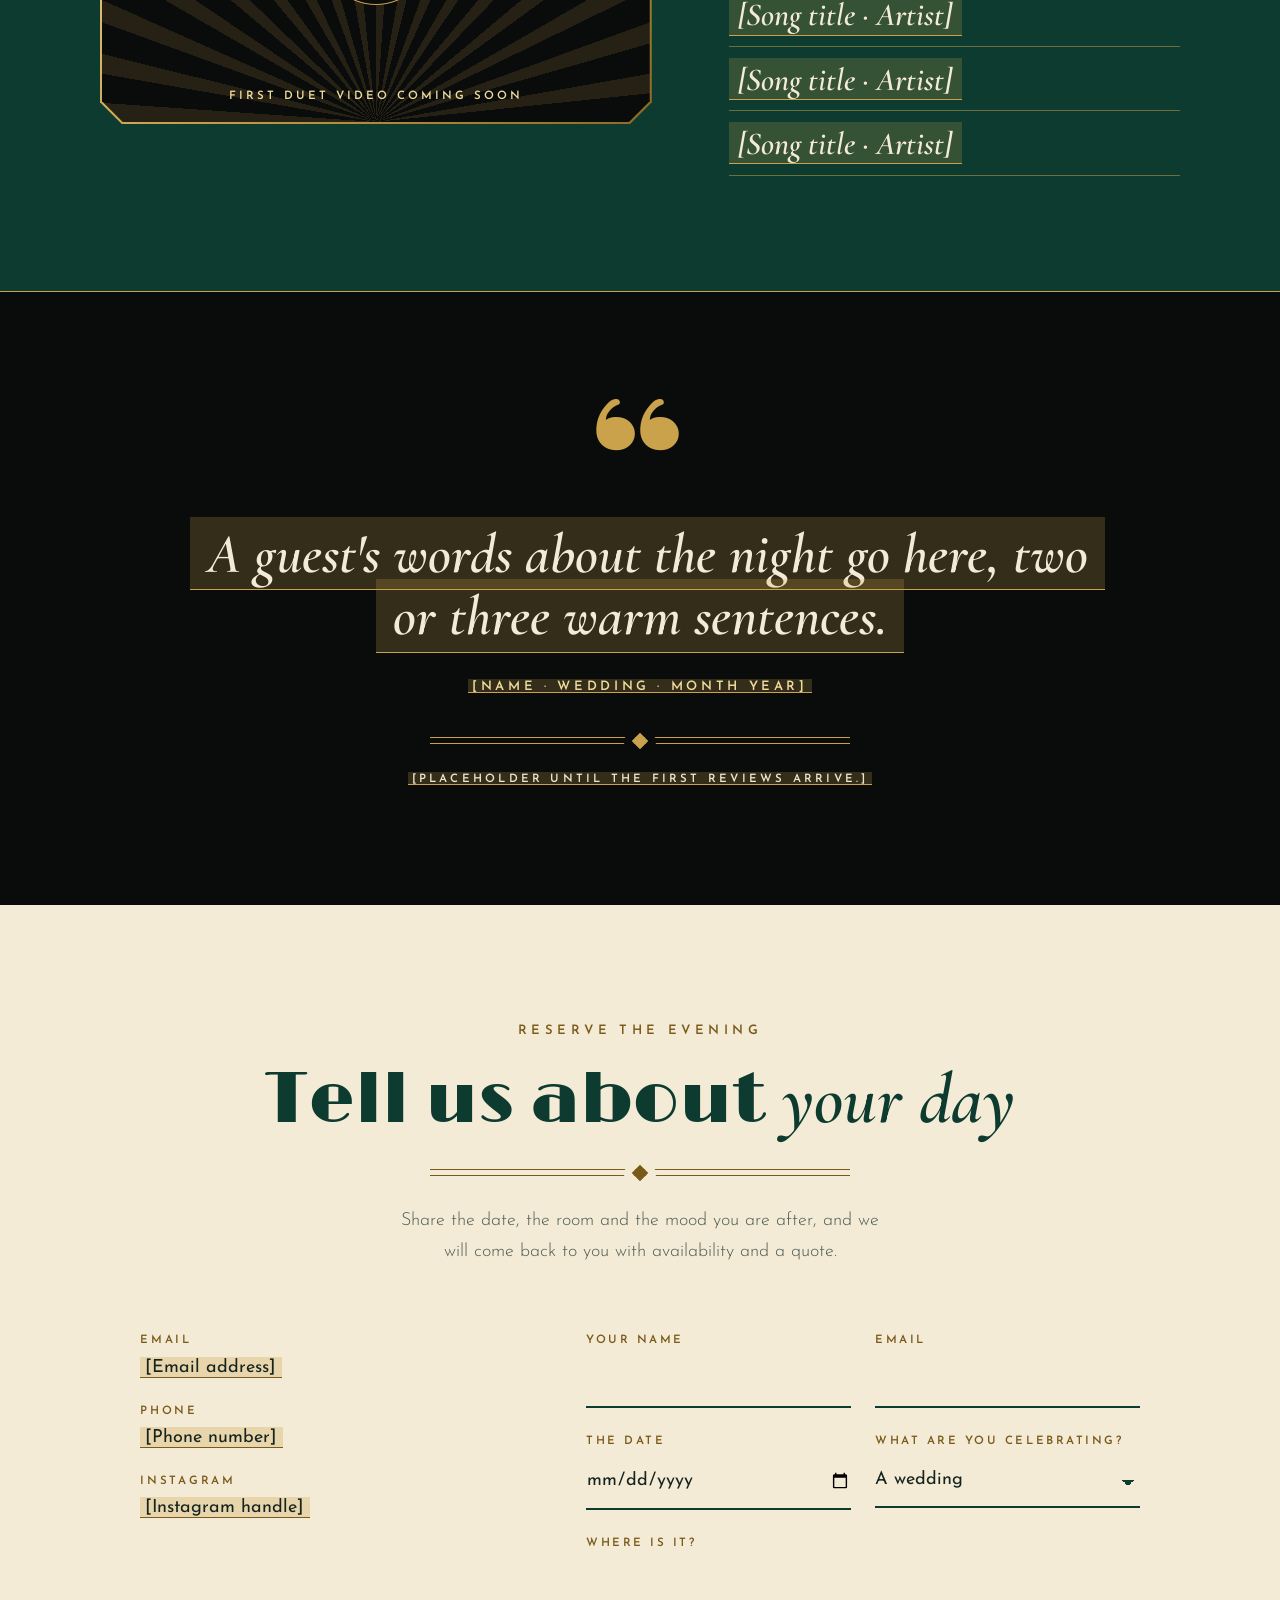
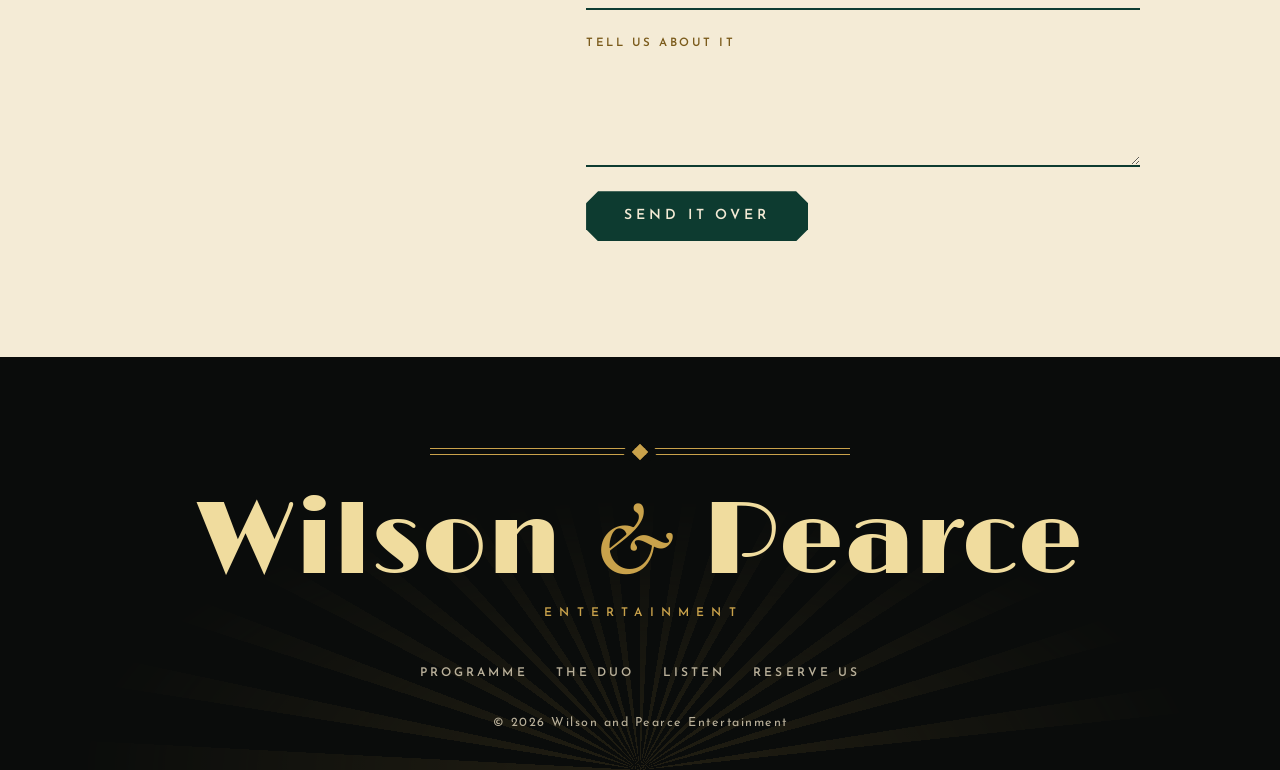
==== commit 22809ca3: "Add files via upload" ====
--- a/index.html
+++ b/index.html
@@ -4,258 +4,29 @@
 <meta charset="utf-8">
 <meta name="viewport" content="width=device-width, initial-scale=1">
 <meta name="description" content="Wilson and Pearce Entertainment: a live vocal duo for weddings, parties and events. Swing, soul, Motown and pop in close harmony.">
-<meta property="og:title" content="Wilson and Pearce Entertainment">
-<meta property="og:description" content="Two voices. One very good night.">
 <title>Wilson and Pearce Entertainment</title>
-<link rel="stylesheet" href="https://fonts.googleapis.com/css2?family=Bricolage+Grotesque:opsz,wght@12..96,500;12..96,700;12..96,800&family=Instrument+Serif:ital@0;1&family=Figtree:wght@400;500;600&display=swap">
-<style>
-  /* Layout concept: a Saturday-night record sleeve. Crisp white and ice blue with one electric cobalt and a midnight section for contrast. Heavy poster type, a spinning vinyl, a tilted genre ticker, and chunky outlined cards with hard blue shadows. */
-  :root{
-    --white:#FFFFFF;
-    --snow:#F2F8FF;
-    --ice:#CFE6FB;
-    --glacier:#8EC5F2;
-    --cyan:#79D6FA;
-    --cobalt:#1F6FEB;
-    --ink:#0B1F3A;
-    --muted:#4A6382;
-    --font-display:'Bricolage Grotesque','Arial Black','Segoe UI',system-ui,sans-serif;
-    --font-flair:'Instrument Serif','Iowan Old Style',Georgia,serif;
-    --font-body:'Figtree','Avenir Next','Segoe UI',system-ui,sans-serif;
-    --gutter:clamp(16px,4vw,40px);
-    color-scheme:light;
-  }
-  *,*::before,*::after{ box-sizing:border-box; }
-  html{ scroll-behavior:smooth; }
-  body{ background:var(--white); color:var(--ink); font-family:var(--font-body); font-size:17px; line-height:1.65; -webkit-font-smoothing:antialiased; }
-  h1,h2,h3{ font-family:var(--font-display); font-weight:800; letter-spacing:-0.03em; line-height:0.95; margin:0; text-wrap:balance; }
-  h2{ font-size:clamp(40px,6.4vw,84px); }
-  em{ font-family:var(--font-flair); font-style:italic; font-weight:400; letter-spacing:-0.01em; color:var(--cobalt); }
-  p{ margin:0; text-wrap:pretty; }
-  ul,ol,dl,dd{ list-style:none; margin:0; padding:0; }
-  a{ color:inherit; text-decoration:none; }
-  :focus-visible{ outline:3px solid var(--cobalt); outline-offset:3px; border-radius:4px; }
-  .wrap{ max-width:1200px; margin-inline:auto; padding-inline:var(--gutter); }
-  .kicker{ font-size:13px; font-weight:600; letter-spacing:0.2em; text-transform:uppercase; color:var(--cobalt); margin-bottom:18px; }
-  .fine{ font-size:14.5px; color:var(--muted); }
-
-  .ph{ background:var(--ice); padding:0.05em 0.3em; border-radius:4px; -webkit-box-decoration-break:clone; box-decoration-break:clone; }
-  .draft-note{ background:var(--ink); color:var(--white); font-size:13px; text-align:center; padding:8px var(--gutter); line-height:1.5; }
-  .draft-note .ph{ background:var(--cyan); color:var(--ink); }
-
-  /* Header */
-  .site-header{ position:sticky; top:env(safe-area-inset-top,0px); z-index:30; background:var(--white); border-bottom:2px solid var(--ink); }
-  .bar{ display:flex; align-items:center; justify-content:space-between; gap:16px; padding-block:12px; }
-  .brand{ display:flex; align-items:center; gap:12px; min-width:0; }
-  .disc{ width:34px; height:34px; border-radius:50%; flex-shrink:0;
-    background:radial-gradient(circle,var(--cobalt) 0 22%,var(--white) 23% 30%,transparent 31%),repeating-radial-gradient(circle,var(--ink) 0 2px,#1b3a63 2px 4px); }
-  .brand-text{ display:flex; flex-direction:column; gap:3px; }
-  .brand-name{ font-family:var(--font-display); font-weight:800; font-size:23px; letter-spacing:-0.03em; line-height:1; white-space:nowrap; }
-  .brand-name em{ font-size:1.15em; padding-inline:0.06em; }
-  .brand-sub{ font-size:9.5px; font-weight:600; letter-spacing:0.36em; text-transform:uppercase; color:var(--muted); line-height:1; }
-  nav ul{ display:flex; align-items:center; gap:30px; }
-  nav a{ font-size:15px; font-weight:600; transition:color .2s ease; }
-  nav a:hover{ color:var(--cobalt); }
-  nav a.nav-cta{ background:var(--cobalt); color:var(--white); border-radius:999px; padding:10px 22px; transition:background-color .2s ease; }
-  nav a.nav-cta:hover{ background:var(--ink); color:var(--white); }
-  .menu-btn{ display:none; font:600 14px/1 var(--font-body); color:var(--white); background:var(--cobalt); border:0; border-radius:999px; padding:11px 20px; cursor:pointer; }
-
-  .btn{ display:inline-flex; align-items:center; justify-content:center; padding:17px 34px; border-radius:999px; border:2px solid var(--ink);
-    font:700 16px/1 var(--font-display); letter-spacing:-0.01em; cursor:pointer; transition:transform .15s ease, box-shadow .15s ease; }
-  .btn-solid{ background:var(--cobalt); color:var(--white); box-shadow:4px 4px 0 var(--ink); }
-  .btn-solid:hover{ transform:translate(-2px,-2px); box-shadow:6px 6px 0 var(--ink); }
-  .btn-solid:active{ transform:translate(2px,2px); box-shadow:2px 2px 0 var(--ink); }
-  .link{ font-weight:600; border-bottom:2px solid var(--cobalt); padding-bottom:2px; transition:color .2s ease; }
-  .link:hover{ color:var(--cobalt); }
-  .actions{ display:flex; flex-wrap:wrap; align-items:center; gap:18px 30px; }
-
-  /* Hero */
-  .hero{ position:relative; overflow-x:clip; isolation:isolate; padding-block:clamp(40px,6vw,84px) clamp(64px,8vw,104px); }
-  .hero::before{ content:""; position:absolute; z-index:-1; inset:0 0 0 35%;
-    background:radial-gradient(closest-side at 60% 48%,var(--ice),rgba(207,230,251,0) 78%); }
-  .hero-grid{ display:grid; grid-template-columns:minmax(0,1.05fr) minmax(0,0.95fr); gap:clamp(28px,5vw,64px); align-items:center; }
-  .hero-copy{ min-width:0; }
-  .hero h1{ font-size:clamp(54px,8.6vw,120px); margin-bottom:28px; }
-  .lede{ font-size:20px; max-width:42ch; margin-bottom:36px; color:var(--muted); }
-  .lede b{ color:var(--ink); font-weight:600; }
-
-  .art{ position:relative; width:100%; max-width:540px; margin-inline:auto; aspect-ratio:1/1; min-width:0; }
-  .vinyl{ position:absolute; right:0; top:0; width:88%; aspect-ratio:1; border-radius:50%;
-    background:
-      radial-gradient(circle,#fff 0 3%,transparent 3.5%),
-      radial-gradient(circle,var(--cobalt) 0 21%,var(--white) 21.6% 24%,transparent 24.6%),
-      conic-gradient(from 20deg,rgba(121,214,250,0) 0 8%,rgba(121,214,250,0.5) 12%,rgba(121,214,250,0) 18% 58%,rgba(121,214,250,0.5) 62%,rgba(121,214,250,0) 68%),
-      repeating-radial-gradient(circle,var(--ink) 0 2px,#17345c 2px 4px);
-    box-shadow:10px 10px 0 var(--glacier);
-    animation:spin 14s linear infinite; }
-  .vinyl span{ position:absolute; inset:0; display:flex; align-items:center; justify-content:center;
-    font-family:var(--font-flair); font-style:italic; font-size:clamp(22px,4.4vw,40px); color:var(--white); transform:translateY(-3%); }
-  .pic{ position:absolute; width:41%; aspect-ratio:1; border-radius:50%; border:4px solid var(--ink);
-    display:flex; align-items:center; justify-content:center; text-align:center;
-    font-family:var(--font-flair); font-style:italic; font-size:clamp(70px,12vw,120px); line-height:1; color:var(--white);
-    box-shadow:6px 6px 0 var(--cobalt); animation:bob 6s ease-in-out infinite; }
-  .pic small{ position:absolute; bottom:15%; font-family:var(--font-body); font-style:normal; font-size:10.5px; font-weight:600; letter-spacing:0.16em; text-transform:uppercase; color:var(--ink); }
-  .pic img{ position:absolute; inset:0; width:100%; height:100%; border-radius:50%; object-fit:cover; display:block; }
-  .pic-a{ left:0; bottom:2%; background:linear-gradient(160deg,var(--cyan),var(--glacier)); }
-  .pic-b{ left:43%; bottom:-4%; background:linear-gradient(160deg,#4C97F5,var(--cobalt)); animation-delay:-3s; }
-  .pic-b small{ color:var(--white); }
-  .sticker{ position:absolute; left:2%; top:3%; width:27%; aspect-ratio:1; border-radius:50%; background:var(--cyan); border:3px solid var(--ink);
-    display:flex; align-items:center; justify-content:center; text-align:center; transform:rotate(-12deg);
-    font-family:var(--font-display); font-weight:800; font-size:clamp(13px,2.2vw,20px); line-height:1.05; letter-spacing:-0.01em; z-index:2; }
-  @keyframes spin{ to{ transform:rotate(360deg); } }
-  @keyframes bob{ 0%,100%{ transform:translateY(0); } 50%{ transform:translateY(-8px); } }
-
-  /* Ticker */
-  .ticker-wrap{ overflow:hidden; padding-block:14px; }
-  .ticker{ background:var(--cobalt); color:var(--white); border-block:2px solid var(--ink); transform:rotate(-1.4deg); margin-inline:-3%; overflow:hidden; }
-  .ticker-track{ display:flex; width:max-content; animation:slide 28s linear infinite; }
-  .ticker ul{ display:flex; align-items:center; gap:26px; padding:14px 13px; flex-shrink:0; }
-  .ticker li{ font-family:var(--font-display); font-weight:800; font-size:clamp(20px,3vw,30px); letter-spacing:-0.01em; text-transform:uppercase; white-space:nowrap; }
-  .ticker svg{ width:20px; height:20px; fill:var(--cyan); display:block; }
-  @keyframes slide{ to{ transform:translateX(-50%); } }
-
-  .section{ padding-block:clamp(64px,9vw,128px); }
-  section[id]{ scroll-margin-top:64px; }
-
-  /* Evening (midnight) */
-  .night{ position:relative; background:var(--ink); color:var(--white); overflow:hidden; isolation:isolate; }
-  .night::before{ content:""; position:absolute; z-index:-1; width:70vw; max-width:900px; aspect-ratio:1; border-radius:50%; right:-18%; top:-30%;
-    background:radial-gradient(closest-side,rgba(31,111,235,0.55),rgba(31,111,235,0)); }
-  .night .kicker{ color:var(--cyan); }
-  .night em{ color:var(--cyan); }
-  .evening-grid{ display:grid; grid-template-columns:minmax(0,0.8fr) minmax(0,1.2fr); gap:clamp(32px,6vw,88px); align-items:start; }
-  .evening-intro{ min-width:0; position:sticky; top:96px; }
-  .evening-intro p{ margin-top:22px; color:#B9D3EE; max-width:34ch; }
-  .evening-intro .fine{ color:#B9D3EE; }
-  .night .ph{ background:rgba(121,214,250,0.2); color:var(--white); }
-  .run{ min-width:0; }
-  .run li{ display:grid; grid-template-columns:minmax(0,150px) minmax(0,1fr); gap:6px 24px; padding-block:30px; border-top:2px solid rgba(121,214,250,0.35); }
-  .run li:last-child{ border-bottom:2px solid rgba(121,214,250,0.35); }
-  .run time{ font-family:var(--font-display); font-weight:800; font-size:clamp(46px,6vw,72px); line-height:0.9; letter-spacing:-0.04em; color:var(--cyan); font-variant-numeric:lining-nums tabular-nums; }
-  .run h3{ font-size:clamp(28px,3.4vw,38px); margin-bottom:8px; }
-  .run p{ color:#B9D3EE; max-width:46ch; }
-  .tags{ display:flex; flex-wrap:wrap; gap:8px; margin-top:14px; }
-  .tags span{ font-size:13px; font-weight:600; color:var(--white); border:2px solid var(--cyan); border-radius:999px; padding:4px 14px; }
-
-  /* Us */
-  .us-head{ max-width:700px; margin-bottom:clamp(40px,6vw,72px); }
-  .us-head p{ margin-top:20px; color:var(--muted); max-width:44ch; }
-  .us-grid{ display:grid; grid-template-columns:repeat(2,minmax(0,1fr)); gap:clamp(28px,5vw,64px); }
-  .pop{ background:var(--white); border:2px solid var(--ink); border-radius:28px; box-shadow:9px 9px 0 var(--glacier); }
-  .who{ padding:clamp(24px,3.5vw,40px); min-width:0; display:flex; flex-direction:column; gap:14px; }
-  .who:nth-child(2){ box-shadow:9px 9px 0 var(--cobalt); }
-  .who h3{ font-size:clamp(80px,13vw,176px); line-height:0.8; text-transform:uppercase; letter-spacing:-0.05em; }
-  .who.a h3{ color:var(--cobalt); }
-  .role{ font-size:12.5px; font-weight:600; letter-spacing:0.2em; text-transform:uppercase; color:var(--muted); }
-  .who .bio{ max-width:44ch; }
-  .qa{ margin-top:6px; }
-  .qa div{ padding-block:14px; border-top:2px solid var(--ice); }
-  .qa dt{ font-size:12px; font-weight:600; letter-spacing:0.16em; text-transform:uppercase; color:var(--cobalt); margin-bottom:3px; }
-  .qa dd{ color:var(--muted); }
-
-  /* Listen */
-  .listen{ background:var(--snow); border-block:2px solid var(--ink); }
-  .listen-grid{ display:grid; grid-template-columns:minmax(0,1.1fr) minmax(0,0.9fr); gap:clamp(32px,6vw,80px); align-items:center; }
-  .video{ position:relative; aspect-ratio:16/10; max-width:100%; overflow:hidden; display:flex; align-items:center; justify-content:center;
-    background:radial-gradient(circle at 20% 15%,var(--cyan),rgba(121,214,250,0) 55%),linear-gradient(140deg,#4C97F5,var(--cobalt)); }
-  .play{ width:96px; height:96px; border-radius:50%; background:var(--white); border:3px solid var(--ink); box-shadow:5px 5px 0 var(--ink); display:flex; align-items:center; justify-content:center; }
-  .play svg{ width:28px; height:28px; margin-left:6px; }
-  .play path{ fill:var(--cobalt); }
-  .video p{ position:absolute; inset:auto 0 18px; text-align:center; padding-inline:16px; font-size:13px; font-weight:600; letter-spacing:0.16em; text-transform:uppercase; color:var(--white); }
-  .listen-copy{ min-width:0; }
-  .listen-copy > p{ margin-top:18px; color:var(--muted); }
-  .songs{ margin-top:24px; }
-  .songs li{ padding-block:13px; border-top:2px solid var(--ice); font-family:var(--font-display); font-weight:700; font-size:22px; letter-spacing:-0.02em; line-height:1.2; }
-  .songs li:last-child{ border-bottom:2px solid var(--ice); }
-
-  /* Kind words */
-  .words{ background:var(--ice); border-bottom:2px solid var(--ink); position:relative; overflow:hidden; }
-  .words-in{ position:relative; max-width:900px; }
-  .words-in::before{ content:"\201C"; position:absolute; left:-0.04em; top:-0.32em; font-family:var(--font-display); font-weight:800; font-size:clamp(160px,24vw,300px); line-height:1; color:var(--cobalt); opacity:0.9; }
-  .words blockquote{ position:relative; margin:0 0 22px; padding-top:clamp(70px,10vw,120px); font-family:var(--font-flair); font-style:italic; font-size:clamp(32px,5vw,58px); line-height:1.1; }
-  .words figcaption{ font-size:13px; font-weight:600; letter-spacing:0.16em; text-transform:uppercase; }
-  .words .ph{ background:rgba(255,255,255,0.7); }
-
-  /* Hello */
-  .hello-grid{ display:grid; grid-template-columns:minmax(0,0.85fr) minmax(0,1.15fr); gap:clamp(32px,6vw,88px); align-items:start; }
-  .hello-info{ min-width:0; }
-  .hello-info .lead{ margin-top:22px; color:var(--muted); max-width:36ch; }
-  .contact{ margin-top:30px; display:grid; gap:14px; }
-  .contact div{ display:flex; flex-direction:column; gap:2px; }
-  .contact dt{ font-size:12px; font-weight:600; letter-spacing:0.18em; text-transform:uppercase; color:var(--cobalt); }
-  .form-card{ padding:clamp(22px,3.5vw,40px); min-width:0; box-shadow:9px 9px 0 var(--cobalt); }
-  form{ display:grid; gap:22px; }
-  .row2{ display:grid; grid-template-columns:repeat(2,minmax(0,1fr)); gap:22px; }
-  .field{ display:flex; flex-direction:column; gap:6px; min-width:0; }
-  label{ font-size:12px; font-weight:600; letter-spacing:0.14em; text-transform:uppercase; color:var(--muted); }
-  input,select,textarea{ width:100%; font:inherit; font-size:17px; color:var(--ink); background:var(--snow); border:2px solid var(--ink); border-radius:14px; padding:12px 14px; }
-  select{ appearance:none; -webkit-appearance:none; cursor:pointer; padding-right:36px;
-    background-image:linear-gradient(45deg,transparent 50%,var(--ink) 50%),linear-gradient(135deg,var(--ink) 50%,transparent 50%);
-    background-position:calc(100% - 20px) 55%,calc(100% - 15px) 55%; background-size:5px 5px,5px 5px; background-repeat:no-repeat; }
-  input:focus,select:focus,textarea:focus{ outline:none; border-color:var(--cobalt); box-shadow:0 0 0 4px var(--ice); }
-  textarea{ resize:vertical; min-height:110px; }
-  .form-foot{ display:flex; flex-wrap:wrap; align-items:center; gap:16px 22px; }
-  #form-status{ font-size:14.5px; color:var(--muted); flex:1 1 220px; min-width:0; }
-
-  /* Footer */
-  footer{ background:var(--ink); color:var(--white); padding-block:clamp(48px,7vw,88px) 36px; overflow:hidden; }
-  .big-name{ font-family:var(--font-display); font-weight:800; font-size:clamp(46px,11.5vw,168px); line-height:0.9; letter-spacing:-0.05em; margin-bottom:36px; }
-  .big-name em{ color:var(--cyan); font-size:1.05em; }
-  .footer-row{ display:flex; flex-wrap:wrap; justify-content:space-between; gap:14px 32px; border-top:2px solid rgba(121,214,250,0.35); padding-top:24px; }
-  .footer-links{ display:flex; flex-wrap:wrap; gap:8px 26px; }
-  .footer-links a{ font-size:15px; font-weight:600; color:#B9D3EE; }
-  .footer-links a:hover{ color:var(--white); }
-  .legal{ font-size:13.5px; color:#B9D3EE; }
-
-  @media (max-width:900px){
-    .hero-grid,.evening-grid,.listen-grid,.hello-grid{ grid-template-columns:minmax(0,1fr); }
-    .evening-intro{ position:static; }
-    .art{ max-width:460px; }
-  }
-  @media (max-width:760px){
-    .menu-btn{ display:inline-block; }
-    nav ul{ display:none; position:absolute; top:100%; left:0; right:0; flex-direction:column; align-items:flex-start; gap:20px; background:var(--white); border-bottom:2px solid var(--ink); padding:22px var(--gutter) 28px; }
-    nav ul.open{ display:flex; }
-    nav a{ font-size:19px; }
-    .us-grid{ grid-template-columns:minmax(0,1fr); }
-  }
-  @media (max-width:560px){
-    .row2{ grid-template-columns:minmax(0,1fr); }
-    .brand-name{ font-size:20px; }
-    .run li{ grid-template-columns:minmax(0,1fr); }
-  }
-  @media (prefers-reduced-motion:reduce){
-    html{ scroll-behavior:auto; }
-    .vinyl,.pic,.ticker-track{ animation:none; }
-    *{ transition:none !important; }
-  }
-  html,body{ margin:0; }
-</style>
+<link rel="canonical" href="https://wilsonandpearce.co.uk/">
+<meta property="og:url" content="https://wilsonandpearce.co.uk/">
+<meta property="og:site_name" content="Wilson and Pearce Entertainment">
+<link rel="stylesheet" href="https://fonts.googleapis.com/css2?family=Limelight&family=Josefin+Sans:wght@300;400;600&family=Cormorant+Garamond:ital,wght@1,500;1,600&display=swap">
+<link rel="stylesheet" href="style.css">
 </head>
 <body>
-
-<svg width="0" height="0" style="position:absolute" aria-hidden="true" focusable="false">
-  <symbol id="star" viewBox="0 0 24 24"><path d="M12 0C12 7 17 12 24 12C17 12 12 17 12 24C12 17 7 12 0 12C7 12 12 7 12 0Z"/></symbol>
-</svg>
-
 <p class="draft-note">Design preview. Text highlighted <span class="ph">like this</span> is placeholder copy to replace.</p>
 
 <header class="site-header">
   <div class="wrap bar">
     <a class="brand" href="#top" aria-label="Wilson and Pearce Entertainment, back to top">
-      <span class="disc" aria-hidden="true"></span>
-      <span class="brand-text">
-        <span class="brand-name">Wilson <em>&amp;</em> Pearce</span>
-        <span class="brand-sub">Entertainment</span>
-      </span>
+      <span class="brand-name">Wilson <em>&amp;</em> Pearce</span>
+      <span class="brand-sub">Entertainment</span>
     </a>
     <nav aria-label="Main">
       <button class="menu-btn" type="button" aria-expanded="false" aria-controls="menu">Menu</button>
       <ul id="menu">
-        <li><a href="#evening">The night</a></li>
-        <li><a href="#us">Us</a></li>
+        <li><a href="#programme">Programme</a></li>
+        <li><a href="#us">The duo</a></li>
         <li><a href="#listen">Listen</a></li>
-        <li><a class="nav-cta" href="#hello">Say hello</a></li>
+        <li><a class="nav-cta" href="#hello">Reserve us</a></li>
       </ul>
     </nav>
   </div>
@@ -263,93 +34,89 @@
 
 <main>
   <section class="hero" id="top">
-    <div class="wrap hero-grid">
-      <div class="hero-copy">
-        <p class="kicker">Live vocal duo</p>
-        <h1>Two voices.<br>One <em>very</em> good night.</h1>
-        <p class="lede"><b>Kyle Wilson and Will Pearce</b> sing swing, soul, Motown and pop in close harmony, for weddings, parties and anyone who would rather have live voices than a playlist.</p>
-        <div class="actions">
-          <a class="btn btn-solid" href="#hello">Say hello</a>
-          <a class="link" href="#listen">Hear us sing</a>
-        </div>
-      </div>
-      <div class="art">
-        <div class="vinyl" aria-hidden="true"><span>W&amp;P</span></div>
-        <div class="pic pic-a"><img src="kyle.jpg" alt="Kyle Wilson singing into a microphone"></div>
-        <div class="pic pic-b" role="img" aria-label="Placeholder for a photo of Will Pearce">W<small>Will's photo</small></div>
-        <div class="sticker" aria-hidden="true">Live<br>vocals</div>
-      </div>
-    </div>
-  </section>
-
-  <div class="ticker-wrap" aria-label="Genres: swing, soul, Motown, pop, R and B, musical theatre">
+    <div class="burst" aria-hidden="true"></div>
+    <div class="wrap">
+      <p class="eyebrow caps">A live vocal duo</p>
+      <h1 aria-label="Wilson and Pearce Entertainment"><span>Wilson</span><span><em>&amp;</em> Pearce</span><span class="h1-sub">Entertainment</span></h1>
+      <p class="tagline">An evening of swing, soul and song.</p>
+      <div class="portraits">
+        <figure class="portrait">
+          <div class="arch photo"><img src="kyle.jpg" alt="Kyle Wilson singing into a microphone, in black and white"></div>
+          <figcaption><a href="kyle.html">Kyle Wilson</a></figcaption>
+        </figure>
+        <figure class="portrait">
+          <div class="arch soon" role="img" aria-label="Placeholder for a photo of Will Pearce"><b aria-hidden="true">W</b><small>Will's photo here</small></div>
+          <figcaption><a href="will.html">Will Pearce</a></figcaption>
+        </figure>
+      </div>
+      <p class="lede">Two lead voices in close harmony, singing swing, soul, Motown and pop for weddings, parties and anyone who would rather have <b>live voices</b> than a playlist.</p>
+      <div class="actions">
+        <a class="btn" href="#hello">Reserve the evening</a>
+        <a class="link" href="#listen">Hear us sing</a>
+      </div>
+    </div>
+  </section>
+
+  <div class="marquee" aria-label="Genres: swing, soul, Motown, pop, R and B, musical theatre">
+    <div class="bulbs" aria-hidden="true"></div>
     <div class="ticker">
       <div class="ticker-track" aria-hidden="true">
         <ul>
-          <li>Swing</li><li><svg viewBox="0 0 24 24"><use href="#star"/></svg></li>
-          <li>Soul</li><li><svg viewBox="0 0 24 24"><use href="#star"/></svg></li>
-          <li>Motown</li><li><svg viewBox="0 0 24 24"><use href="#star"/></svg></li>
-          <li>Pop</li><li><svg viewBox="0 0 24 24"><use href="#star"/></svg></li>
-          <li>R&amp;B</li><li><svg viewBox="0 0 24 24"><use href="#star"/></svg></li>
-          <li>Musical theatre</li><li><svg viewBox="0 0 24 24"><use href="#star"/></svg></li>
+          <li>Swing</li><li class="dot"></li><li>Soul</li><li class="dot"></li><li>Motown</li><li class="dot"></li><li>Pop</li><li class="dot"></li><li>R&amp;B</li><li class="dot"></li><li>Musical theatre</li><li class="dot"></li>
         </ul>
         <ul>
-          <li>Swing</li><li><svg viewBox="0 0 24 24"><use href="#star"/></svg></li>
-          <li>Soul</li><li><svg viewBox="0 0 24 24"><use href="#star"/></svg></li>
-          <li>Motown</li><li><svg viewBox="0 0 24 24"><use href="#star"/></svg></li>
-          <li>Pop</li><li><svg viewBox="0 0 24 24"><use href="#star"/></svg></li>
-          <li>R&amp;B</li><li><svg viewBox="0 0 24 24"><use href="#star"/></svg></li>
-          <li>Musical theatre</li><li><svg viewBox="0 0 24 24"><use href="#star"/></svg></li>
+          <li>Swing</li><li class="dot"></li><li>Soul</li><li class="dot"></li><li>Motown</li><li class="dot"></li><li>Pop</li><li class="dot"></li><li>R&amp;B</li><li class="dot"></li><li>Musical theatre</li><li class="dot"></li>
         </ul>
       </div>
     </div>
+    <div class="bulbs" aria-hidden="true"></div>
   </div>
 
-  <section class="section night" id="evening">
-    <div class="wrap evening-grid">
-      <div class="evening-intro">
-        <p class="kicker">How it sounds</p>
-        <h2>The night, <em>start to finish.</em></h2>
-        <p>Here is roughly how a wedding day can sound. We plan yours with you, so the music moves with the room.</p>
-        <p class="fine" style="margin-top:18px"><span class="ph">[Example timings. Replace with your own favourite running order.]</span></p>
-      </div>
-      <ol class="run">
-        <li><time>2:30</time><div><h3>The ceremony</h3><p>Something gentle for the walk in, something stirring for the walk out.</p><div class="tags"><span>Ballads</span><span>Musical theatre</span></div></div></li>
-        <li><time>4:30</time><div><h3>Drinks</h3><p>Light, polished and easy to talk over while the champagne goes round.</p><div class="tags"><span>Swing</span><span>Easy jazz</span></div></div></li>
-        <li><time>6:30</time><div><h3>Dinner</h3><p>Gentle songs that sit under the conversation and the speeches.</p><div class="tags"><span>Soul</span><span>Classic pop</span></div></div></li>
-        <li><time>8:00</time><div><h3>First dance</h3><p>Your song, sung to you, with the whole room behind you.</p><div class="tags"><span>Your choice</span></div></div></li>
-        <li><time>9:00</time><div><h3>Dance floor</h3><p>Motown, soul, pop and R&amp;B, with the harmonies turned all the way up.</p><div class="tags"><span>Motown</span><span>R&amp;B</span><span>Pop</span></div></div></li>
-      </ol>
-    </div>
-  </section>
-
-  <section class="section" id="us">
-    <div class="wrap">
-      <div class="us-head">
-        <p class="kicker">The two of us</p>
-        <h2>Meet Kyle <em>&amp;</em> Will.</h2>
-        <p>Two lead voices who sound better together than apart. Here is a little about each of us.</p>
+  <section class="section" id="programme">
+    <div class="wrap">
+      <div class="head">
+        <p class="kicker">Tonight's programme</p>
+        <h2>An evening <em>with us</em></h2>
+        <div class="rule" style="margin-top:28px" aria-hidden="true"><i></i></div>
+        <p class="sub">Roughly how a wedding day can sound. We plan yours with you.</p>
+      </div>
+      <div class="card">
+        <div class="card-in">
+          <ol class="prog">
+            <li><time>2:30 pm</time><div><h3>The ceremony</h3><p>Something gentle for the walk in, something stirring for the walk out.</p><span class="tags">Ballads &middot; Musical theatre</span></div></li>
+            <li><time>4:30 pm</time><div><h3>Drinks</h3><p>Light, polished and easy to talk over while the champagne goes round.</p><span class="tags">Swing &middot; Easy jazz</span></div></li>
+            <li><time>6:30 pm</time><div><h3>Dinner</h3><p>Gentle songs that sit under the conversation and the speeches.</p><span class="tags">Soul &middot; Classic pop</span></div></li>
+            <li><time>8:00 pm</time><div><h3>First dance</h3><p>Your song, sung to you, with the whole room behind you.</p><span class="tags">Your choice</span></div></li>
+            <li><time>9:00 pm</time><div><h3>The dance floor</h3><p>Motown, soul, pop and R&amp;B, with the harmonies turned all the way up.</p><span class="tags">Motown &middot; R&amp;B &middot; Pop</span></div></li>
+          </ol>
+          <p class="note-row"><span class="ph">[Example timings. Replace with your own favourite running order.]</span></p>
+        </div>
+      </div>
+    </div>
+  </section>
+
+  <section class="section paper" id="us">
+    <div class="wrap">
+      <div class="head">
+        <p class="kicker">The duo</p>
+        <h2>Meet Kyle <em>&amp;</em> Will</h2>
+        <div class="rule" style="margin-top:28px" aria-hidden="true"><i></i></div>
+        <p class="sub">Two lead voices who sound better together than apart.</p>
       </div>
       <div class="us-grid">
-        <article class="who b pop">
-          <h3>Kyle</h3>
+        <article class="who">
+          <a class="arch-link" href="kyle.html" aria-label="Read Kyle Wilson's full story"><div class="arch photo"><img src="kyle.jpg" alt="Kyle Wilson singing into a microphone, in black and white"></div></a>
+          <h3><a href="kyle.html">Kyle</a></h3>
           <p class="role">Kyle Wilson &middot; Vocals</p>
-          <p class="bio">Ten years of live singing, with credits including Alexandra Palace, Abbey Road Studios and festivals in Liverpool. <span class="ph">[Add what Kyle brings to the duo.]</span></p>
-          <dl class="qa">
-            <div><dt>First song we sang together</dt><dd><span class="ph">[Kyle's answer]</span></dd></div>
-            <div><dt>The song that always gets the room</dt><dd><span class="ph">[Kyle's answer]</span></dd></div>
-            <div><dt>Best moment on a dance floor</dt><dd><span class="ph">[Kyle's answer]</span></dd></div>
-          </dl>
+          <p class="bio">Ten years of live singing, with credits including Alexandra Palace, Abbey Road Studios and festivals in Liverpool.</p>
+          <a class="link" href="kyle.html">Read Kyle's full story</a>
         </article>
-        <article class="who a pop">
-          <h3>Will</h3>
+        <article class="who">
+          <a class="arch-link" href="will.html" aria-label="Read Will Pearce's full story"><div class="arch soon" role="img" aria-label="Placeholder for a photo of Will Pearce"><b aria-hidden="true">W</b><small>Will's photo here</small></div></a>
+          <h3><a href="will.html">Will</a></h3>
           <p class="role">Will Pearce &middot; Vocals</p>
-          <p class="bio"><span class="ph">[Will's bio: where he has performed, the songs he is known for and what he brings to the duo.]</span></p>
-          <dl class="qa">
-            <div><dt>First song we sang together</dt><dd><span class="ph">[Will's answer]</span></dd></div>
-            <div><dt>The song that always gets the room</dt><dd><span class="ph">[Will's answer]</span></dd></div>
-            <div><dt>Best moment on a dance floor</dt><dd><span class="ph">[Will's answer]</span></dd></div>
-          </dl>
+          <p class="bio"><span class="ph">[A short line about Will: where he has performed and what he brings to the duo.]</span></p>
+          <a class="link" href="will.html">Read Will's full story</a>
         </article>
       </div>
     </div>
@@ -357,13 +124,15 @@
 
   <section class="section listen" id="listen">
     <div class="wrap listen-grid">
-      <div class="video pop" role="img" aria-label="Placeholder for the first duet video">
-        <div class="play" aria-hidden="true"><svg viewBox="0 0 28 28"><path d="M3 1.5 L26 14 L3 26.5 Z"/></svg></div>
-        <p>First duet video coming soon</p>
+      <div class="frame">
+        <div class="video" role="img" aria-label="Placeholder for the first duet video">
+          <div class="play" aria-hidden="true"><svg viewBox="0 0 28 28"><path d="M3 1.5 L26 14 L3 26.5 Z"/></svg></div>
+          <p>First duet video coming soon</p>
+        </div>
       </div>
       <div class="listen-copy">
         <p class="kicker">Listen</p>
-        <h2>Hear us <em>sing.</em></h2>
+        <h2>Hear us <em>sing</em></h2>
         <p>A few of the songs we love singing together.</p>
         <ul class="songs">
           <li><span class="ph">[Song title &middot; Artist]</span></li>
@@ -377,27 +146,30 @@
 
   <section class="section words" id="words">
     <div class="wrap">
-      <figure class="words-in" style="margin:0">
+      <figure class="words-in">
+        <div class="mark" aria-hidden="true">&ldquo;</div>
         <blockquote><span class="ph">A guest's words about the night go here, two or three warm sentences.</span></blockquote>
         <figcaption><span class="ph">[Name &middot; Wedding &middot; Month Year]</span></figcaption>
-        <p class="fine" style="margin-top:22px"><span class="ph">[Placeholder until the first reviews arrive.]</span></p>
+        <div class="rule" aria-hidden="true"><i></i></div>
+        <p class="caps" style="margin-top:22px;font-size:11.5px"><span class="ph">[Placeholder until the first reviews arrive.]</span></p>
       </figure>
     </div>
   </section>
 
-  <section class="section" id="hello">
-    <div class="wrap hello-grid">
-      <div class="hello-info">
-        <p class="kicker">Say hello</p>
-        <h2>Tell us about <em>your day.</em></h2>
-        <p class="lead">Share the date, the room and the mood you are after, and we will come back to you with availability and a quote.</p>
+  <section class="section paper" id="hello">
+    <div class="wrap">
+      <div class="head">
+        <p class="kicker">Reserve the evening</p>
+        <h2>Tell us about <em>your day</em></h2>
+        <div class="rule" style="margin-top:28px" aria-hidden="true"><i></i></div>
+        <p class="sub">Share the date, the room and the mood you are after, and we will come back to you with availability and a quote.</p>
+      </div>
+      <div class="hello-grid">
         <dl class="contact">
           <div><dt>Email</dt><dd><span class="ph">[Email address]</span></dd></div>
           <div><dt>Phone</dt><dd><span class="ph">[Phone number]</span></dd></div>
           <div><dt>Instagram</dt><dd><span class="ph">[Instagram handle]</span></dd></div>
         </dl>
-      </div>
-      <div class="form-card pop">
         <form id="enquiry" novalidate>
           <div class="row2">
             <div class="field"><label for="f-name">Your name</label><input id="f-name" name="name" type="text" autocomplete="name" required></div>
@@ -415,7 +187,7 @@
           <div class="field"><label for="f-place">Where is it?</label><input id="f-place" name="place" type="text"></div>
           <div class="field"><label for="f-msg">Tell us about it</label><textarea id="f-msg" name="message"></textarea></div>
           <div class="form-foot">
-            <button class="btn btn-solid" type="submit">Send it over</button>
+            <button class="btn" type="submit">Send it over</button>
             <p id="form-status" role="status" aria-live="polite"></p>
           </div>
         </form>
@@ -426,13 +198,13 @@
 
 <footer>
   <div class="wrap">
+    <div class="rule" aria-hidden="true"><i></i></div>
     <p class="big-name">Wilson <em>&amp;</em> Pearce</p>
-    <div class="footer-row">
-      <nav class="footer-links" aria-label="Footer">
-        <a href="#evening">The night</a><a href="#us">Us</a><a href="#listen">Listen</a><a href="#hello">Say hello</a>
-      </nav>
-      <p class="legal">&copy; 2026 Wilson and Pearce Entertainment</p>
-    </div>
+    <p class="foot-sub">Entertainment</p>
+    <nav class="footer-links" aria-label="Footer">
+      <a href="#programme">Programme</a><a href="#us">The duo</a><a href="#listen">Listen</a><a href="#hello">Reserve us</a>
+    </nav>
+    <p class="legal">&copy; 2026 Wilson and Pearce Entertainment</p>
   </div>
 </footer>
 
@@ -456,6 +228,5 @@
     });
   })();
 </script>
-
 </body>
 </html>
--- a/style.css
+++ b/style.css
@@ -0,0 +1,308 @@
+/* Layout concept: a 1920s supper club after dark. Symmetric Art Deco composition on black and emerald: a gold sunburst behind two arched, triple-framed portraits, a theatre marquee of blinking bulbs, and the evening printed on a chamfered programme card. Ivory paper sections break up the dark. */
+  :root{
+    --noir:#0A0C0B;
+    --emerald:#0D3B30;
+    --emerald-deep:#082A22;
+    --gold:#C9A24B;
+    --gold-light:#F0DC9E;
+    --gold-dark:#8E6B24;
+    --gold-ink:#7A5A1A;
+    --ivory:#F4EBD6;
+    --ink:#14231E;
+    --text:#EFE6D0;
+    --soft:#B9B09A;
+    --bg:var(--noir);
+    --ph-bg:rgba(201,162,75,0.22);
+    --font-display:'Limelight','Poiret One','Didot',Georgia,serif;
+    --font-flair:'Cormorant Garamond','Garamond',Georgia,serif;
+    --font-body:'Josefin Sans','Century Gothic','Avenir Next',sans-serif;
+    --gutter:clamp(16px,4vw,40px);
+    color-scheme:dark;
+  }
+  *,*::before,*::after{ box-sizing:border-box; }
+  html{ scroll-behavior:smooth; }
+  body{ background:var(--noir); color:var(--text); font-family:var(--font-body); font-weight:400; font-size:18px; line-height:1.7; -webkit-font-smoothing:antialiased; }
+  body::after{
+    content:""; position:fixed; inset:0; z-index:90; pointer-events:none; opacity:0.1; mix-blend-mode:overlay;
+    background-image:url("data:image/svg+xml;utf8,<svg xmlns='http://www.w3.org/2000/svg' width='160' height='160'><filter id='n'><feTurbulence type='fractalNoise' baseFrequency='.9' numOctaves='2' stitchTiles='stitch'/><feColorMatrix values='0 0 0 0 1  0 0 0 0 1  0 0 0 0 1  0 0 0 .8 0'/></filter><rect width='100%' height='100%' filter='url(%23n)'/></svg>");
+  }
+  h1,h2,h3{ font-family:var(--font-display); font-weight:400; line-height:1.05; margin:0; text-wrap:balance; }
+  h2{ font-size:clamp(36px,5.6vw,76px); color:var(--gold-light); }
+  em,.flair{ font-family:var(--font-flair); font-style:italic; font-weight:600; letter-spacing:0; }
+  p{ margin:0; text-wrap:pretty; }
+  ul,ol,dl,dd{ list-style:none; margin:0; padding:0; }
+  a{ color:inherit; text-decoration:none; }
+  :focus-visible{ outline:2px solid var(--gold-light); outline-offset:4px; }
+  .wrap{ max-width:1160px; margin-inline:auto; padding-inline:var(--gutter); }
+  .caps{ font-family:var(--font-body); font-weight:600; font-size:12.5px; letter-spacing:0.28em; text-transform:uppercase; }
+  .kicker{ font-family:var(--font-body); font-weight:600; font-size:13px; letter-spacing:0.34em; text-transform:uppercase; color:var(--gold); margin-bottom:20px; }
+  .ph{ background:var(--ph-bg); box-shadow:inset 0 -1px 0 var(--gold); padding:0.05em 0.3em; -webkit-box-decoration-break:clone; box-decoration-break:clone; }
+  .center{ text-align:center; }
+
+  /* Deco rule: double line with a diamond */
+  .rule{ position:relative; height:14px; max-width:420px; margin:0 auto; }
+  .rule::before{ content:""; position:absolute; left:0; right:0; top:3px; border-top:1px solid var(--gold); box-shadow:0 6px 0 var(--gold); }
+  .rule i{ position:absolute; left:50%; top:50%; width:12px; height:12px; transform:translate(-50%,-50%) rotate(45deg); background:var(--gold); outline:7px solid var(--bg); }
+
+  .draft-note{ background:var(--gold); color:var(--noir); font-weight:600; font-size:12.5px; letter-spacing:0.08em; text-align:center; padding:8px var(--gutter); line-height:1.5; }
+  .draft-note .ph{ background:rgba(10,12,11,0.14); box-shadow:inset 0 -1px 0 var(--noir); }
+
+  /* Header */
+  .site-header{ position:sticky; top:env(safe-area-inset-top,0px); z-index:50; background:var(--noir); border-bottom:1px solid var(--gold); box-shadow:0 4px 0 -3px var(--noir),0 5px 0 -3px var(--gold); }
+  .bar{ display:flex; align-items:center; justify-content:space-between; gap:16px; padding-block:14px; }
+  .brand{ display:flex; flex-direction:column; gap:5px; min-width:0; }
+  .brand-name{ font-family:var(--font-display); font-size:25px; line-height:1; color:var(--gold-light); white-space:nowrap; }
+  .brand-name em{ color:var(--gold); padding-inline:0.1em; font-size:1.05em; }
+  .brand-sub{ font-weight:600; font-size:9.5px; letter-spacing:0.5em; text-transform:uppercase; color:var(--gold); line-height:1; }
+  nav ul{ display:flex; align-items:center; gap:32px; }
+  nav a{ font-weight:600; font-size:12.5px; letter-spacing:0.26em; text-transform:uppercase; color:var(--text); padding-block:6px; border-bottom:1px solid transparent; transition:color .2s ease, border-color .2s ease; }
+  nav a:hover{ color:var(--gold-light); border-bottom-color:var(--gold); }
+  nav a.nav-cta{ color:var(--noir); background:var(--gold); padding:11px 20px; border:0; transition:background-color .2s ease; clip-path:polygon(8px 0,calc(100% - 8px) 0,100% 8px,100% calc(100% - 8px),calc(100% - 8px) 100%,8px 100%,0 calc(100% - 8px),0 8px); }
+  nav a.nav-cta:hover{ background:var(--gold-light); color:var(--noir); }
+  .menu-btn{ display:none; font:600 12.5px/1 var(--font-body); letter-spacing:0.24em; text-transform:uppercase; color:var(--gold-light); background:transparent; border:1px solid var(--gold); padding:12px 18px; cursor:pointer; }
+
+  .btn{ display:inline-flex; align-items:center; justify-content:center; background:var(--gold); color:var(--noir); border:0; padding:18px 38px;
+    font:600 14px/1 var(--font-body); letter-spacing:0.28em; text-transform:uppercase; cursor:pointer; transition:background-color .2s ease;
+    clip-path:polygon(12px 0,calc(100% - 12px) 0,100% 12px,100% calc(100% - 12px),calc(100% - 12px) 100%,12px 100%,0 calc(100% - 12px),0 12px); }
+  .btn:hover{ background:var(--gold-light); }
+  .link{ font-weight:600; font-size:13px; letter-spacing:0.26em; text-transform:uppercase; color:var(--gold-light); border-bottom:1px solid var(--gold); padding-bottom:4px; }
+  .link:hover{ color:var(--ivory); }
+  .actions{ display:flex; flex-wrap:wrap; justify-content:center; align-items:center; gap:22px 36px; }
+
+  /* Hero */
+  .hero{ position:relative; isolation:isolate; text-align:center; padding-block:clamp(40px,6vw,80px) clamp(56px,8vw,104px); overflow-x:clip; }
+  .burst{ position:absolute; z-index:-1; inset:0; opacity:0.55; animation:glow 7s ease-in-out infinite;
+    background:repeating-conic-gradient(from -90deg at 50% 66%,rgba(201,162,75,0.34) 0 3deg,transparent 3deg 9deg);
+    -webkit-mask-image:radial-gradient(ellipse 62% 70% at 50% 66%,#000 5%,transparent 72%); mask-image:radial-gradient(ellipse 62% 70% at 50% 66%,#000 5%,transparent 72%); }
+  @keyframes glow{ 0%,100%{ opacity:0.42; } 50%{ opacity:0.7; } }
+  .eyebrow{ display:flex; align-items:center; justify-content:center; gap:18px; color:var(--gold); margin-bottom:22px; }
+  .eyebrow::before,.eyebrow::after{ content:""; width:clamp(32px,8vw,90px); border-top:1px solid var(--gold); }
+  .hero h1{ font-size:clamp(60px,11vw,152px); line-height:0.98; color:var(--gold-light); }
+  .hero h1 span{ display:block; }
+  .hero h1 em{ color:var(--gold); font-size:0.9em; padding-right:0.08em; }
+  @supports ((-webkit-background-clip:text) or (background-clip:text)){
+    .hero h1{ background:linear-gradient(180deg,var(--gold-light) 18%,var(--gold) 62%,var(--gold-dark) 100%); -webkit-background-clip:text; background-clip:text; -webkit-text-fill-color:transparent; color:transparent; }
+    .hero h1 em{ -webkit-text-fill-color:transparent; }
+  }
+  .h1-sub{ margin-top:18px; font-family:var(--font-body); font-weight:600; font-size:clamp(12px,1.6vw,18px); letter-spacing:0.7em; text-transform:uppercase; color:var(--gold); padding-left:0.7em; -webkit-text-fill-color:var(--gold); }
+  .tagline{ margin-top:22px; font-family:var(--font-flair); font-style:italic; font-weight:600; font-size:clamp(26px,3.6vw,46px); line-height:1.1; color:var(--ivory); }
+
+  .portraits{ display:flex; justify-content:center; align-items:flex-start; gap:clamp(34px,7vw,104px); margin-block:clamp(36px,5vw,64px) clamp(36px,5vw,56px); padding-top:16px; }
+  .portrait{ margin:0; width:clamp(150px,25vw,290px); }
+  .arch{ position:relative; width:100%; aspect-ratio:3/4; border-radius:999px 999px 0 0; overflow:hidden; background:var(--emerald);
+    box-shadow:0 0 0 6px var(--noir),0 0 0 8px var(--gold),0 0 0 14px var(--noir),0 0 0 15px var(--gold); }
+  .arch img{ display:block; width:100%; height:100%; object-fit:cover; object-position:50% 30%; filter:grayscale(1) contrast(1.06); }
+  .arch.photo::after{ content:""; position:absolute; inset:0; background:linear-gradient(180deg,rgba(10,12,11,0) 60%,rgba(10,12,11,0.35)); pointer-events:none; }
+  .soon{ display:flex; flex-direction:column; align-items:center; justify-content:center; gap:8px; text-align:center; color:var(--gold-light);
+    background:repeating-conic-gradient(from 0deg at 50% 100%,rgba(201,162,75,0.2) 0 5deg,transparent 5deg 12deg),var(--emerald); }
+  .soon b{ font-family:var(--font-display); font-weight:400; font-size:clamp(64px,11vw,120px); line-height:1; color:var(--gold); }
+  .soon small{ font-weight:600; font-size:10.5px; letter-spacing:0.22em; text-transform:uppercase; padding-inline:10px; }
+  .portrait figcaption{ margin-top:30px; font-weight:600; font-size:13px; letter-spacing:0.3em; text-transform:uppercase; color:var(--gold-light); }
+  .lede{ max-width:50ch; margin:0 auto 34px; color:var(--text); font-size:19px; font-weight:300; }
+  .lede b{ font-weight:600; color:var(--gold-light); }
+
+  /* Marquee */
+  .marquee{ background:var(--emerald); border-block:1px solid var(--gold); padding-block:4px; }
+  .bulbs{ position:relative; height:16px; overflow:hidden; }
+  .bulbs::before,.bulbs::after{ content:""; position:absolute; inset:0;
+    background:radial-gradient(circle,var(--gold-light) 3px,rgba(240,220,158,0) 5px) 0 50%/26px 16px repeat-x; animation:blink 1.8s steps(1) infinite; }
+  .bulbs::after{ background-position:13px 50%; animation-delay:0.9s; }
+  @keyframes blink{ 0%,100%{ opacity:1; } 50%{ opacity:0.2; } }
+  .ticker{ overflow:hidden; }
+  .ticker-track{ display:flex; width:max-content; animation:slide 34s linear infinite; }
+  .ticker ul{ display:flex; align-items:center; gap:32px; padding:10px 16px; flex-shrink:0; }
+  .ticker li{ font-family:var(--font-display); font-size:clamp(22px,3vw,34px); line-height:1; color:var(--gold-light); white-space:nowrap; }
+  .ticker li.dot{ width:10px; height:10px; background:var(--gold); transform:rotate(45deg); }
+  @keyframes slide{ to{ transform:translateX(-50%); } }
+
+  .section{ padding-block:clamp(64px,9vw,128px); }
+  section[id]{ scroll-margin-top:72px; }
+  .head{ text-align:center; margin-bottom:clamp(36px,5vw,64px); }
+  .head h2{ margin-bottom:26px; }
+  .head .sub{ max-width:44ch; margin:26px auto 0; color:var(--soft); font-weight:300; }
+
+  /* Programme card */
+  .card{ --c:24px; max-width:960px; margin-inline:auto; padding:2px; background:linear-gradient(135deg,var(--gold-light),var(--gold) 45%,var(--gold-dark));
+    clip-path:polygon(var(--c) 0,calc(100% - var(--c)) 0,100% var(--c),100% calc(100% - var(--c)),calc(100% - var(--c)) 100%,var(--c) 100%,0 calc(100% - var(--c)),0 var(--c)); }
+  .card-in{ --c:23px; position:relative; background:var(--noir); padding:clamp(28px,5vw,64px);
+    clip-path:polygon(var(--c) 0,calc(100% - var(--c)) 0,100% var(--c),100% calc(100% - var(--c)),calc(100% - var(--c)) 100%,var(--c) 100%,0 calc(100% - var(--c)),0 var(--c)); }
+  .card-in::before{ content:""; position:absolute; inset:14px; border:1px solid rgba(201,162,75,0.45); pointer-events:none; }
+  .prog{ position:relative; }
+  .prog li{ display:grid; grid-template-columns:130px minmax(0,1fr); gap:4px 28px; align-items:baseline; padding-block:26px; border-top:1px solid rgba(201,162,75,0.4); }
+  .prog li:first-child{ border-top:0; padding-top:6px; }
+  .prog time{ font-family:var(--font-display); font-size:clamp(24px,3vw,32px); color:var(--gold); line-height:1.1; }
+  .prog h3{ font-size:clamp(28px,3.6vw,42px); color:var(--ivory); margin-bottom:6px; }
+  .prog p{ color:var(--soft); font-weight:300; max-width:46ch; }
+  .prog .tags{ display:block; margin-top:10px; font-weight:600; font-size:11.5px; letter-spacing:0.26em; text-transform:uppercase; color:var(--gold); }
+  .note-row{ position:relative; margin-top:10px; text-align:center; font-size:15px; color:var(--soft); }
+
+  /* Paper sections */
+  .paper{ --bg:var(--ivory); --ph-bg:rgba(201,162,75,0.3); background:var(--ivory); color:var(--ink); color-scheme:light; }
+  .paper h2{ color:var(--emerald); }
+  .paper .kicker{ color:var(--gold-ink); }
+  .paper .head .sub{ color:#4A5A52; }
+  .paper .ph{ box-shadow:inset 0 -1px 0 var(--gold-ink); }
+  .paper .rule::before{ border-color:var(--gold-ink); box-shadow:0 6px 0 var(--gold-ink); }
+  .paper .rule i{ background:var(--gold-ink); }
+  .us-grid{ display:grid; grid-template-columns:repeat(2,minmax(0,1fr)); gap:clamp(48px,7vw,96px); max-width:1000px; margin-inline:auto; }
+  .who{ min-width:0; display:flex; flex-direction:column; align-items:center; text-align:center; gap:12px; }
+  .who .arch{ width:min(100%,300px); margin:16px 0 26px;
+    box-shadow:0 0 0 6px var(--ivory),0 0 0 8px var(--gold-ink),0 0 0 14px var(--ivory),0 0 0 15px var(--gold-ink); }
+  .who h3{ font-size:clamp(52px,7vw,92px); color:var(--emerald); }
+  .role{ font-weight:600; font-size:12.5px; letter-spacing:0.28em; text-transform:uppercase; color:var(--gold-ink); }
+  .who .bio{ max-width:38ch; margin-top:6px; }
+  .qa{ width:100%; margin-top:10px; text-align:left; }
+  .qa div{ padding-block:14px; border-top:1px solid rgba(122,90,26,0.5); }
+  .qa dt{ font-weight:600; font-size:11.5px; letter-spacing:0.22em; text-transform:uppercase; color:var(--gold-ink); margin-bottom:3px; }
+  .qa dd{ color:#3A4A43; }
+
+  /* Listen */
+  .listen{ --bg:var(--emerald); background:var(--emerald); border-block:1px solid var(--gold); }
+  .listen-grid{ display:grid; grid-template-columns:minmax(0,1.1fr) minmax(0,0.9fr); gap:clamp(36px,6vw,80px); align-items:center; }
+  .frame{ --c:22px; padding:2px; background:linear-gradient(135deg,var(--gold-light),var(--gold) 45%,var(--gold-dark));
+    clip-path:polygon(var(--c) 0,calc(100% - var(--c)) 0,100% var(--c),100% calc(100% - var(--c)),calc(100% - var(--c)) 100%,var(--c) 100%,0 calc(100% - var(--c)),0 var(--c)); }
+  .video{ --c:21px; position:relative; aspect-ratio:16/10; max-width:100%; display:flex; align-items:center; justify-content:center;
+    background:repeating-conic-gradient(from 0deg at 50% 100%,rgba(201,162,75,0.14) 0 4deg,transparent 4deg 10deg),var(--noir);
+    clip-path:polygon(var(--c) 0,calc(100% - var(--c)) 0,100% var(--c),100% calc(100% - var(--c)),calc(100% - var(--c)) 100%,var(--c) 100%,0 calc(100% - var(--c)),0 var(--c)); }
+  .play{ width:94px; height:94px; border-radius:50%; background:var(--gold); display:flex; align-items:center; justify-content:center; box-shadow:0 0 0 6px var(--noir),0 0 0 7px var(--gold); }
+  .play svg{ width:28px; height:28px; margin-left:6px; }
+  .play path{ fill:var(--noir); }
+  .video p{ position:absolute; inset:auto 0 16px; text-align:center; padding-inline:16px; color:var(--gold-light); font-weight:600; font-size:11.5px; letter-spacing:0.26em; text-transform:uppercase; }
+  .listen-copy{ min-width:0; }
+  .listen-copy h2{ margin-bottom:16px; }
+  .listen-copy > p{ color:var(--soft); font-weight:300; max-width:34ch; }
+  .songs{ margin-top:26px; }
+  .songs li{ padding-block:14px; border-top:1px solid rgba(201,162,75,0.5); font-family:var(--font-flair); font-style:italic; font-weight:600; font-size:clamp(24px,2.6vw,32px); line-height:1.1; color:var(--ivory); }
+  .songs li:last-child{ border-bottom:1px solid rgba(201,162,75,0.5); }
+
+  /* Words */
+  .words-in{ position:relative; max-width:900px; margin:0 auto; text-align:center; }
+  .mark{ font-family:var(--font-display); font-size:clamp(100px,14vw,170px); line-height:0.7; color:var(--gold); height:0.55em; overflow:visible; }
+  .words blockquote{ margin:22px 0 28px; font-family:var(--font-flair); font-style:italic; font-weight:600; font-size:clamp(30px,4.6vw,56px); line-height:1.12; color:var(--ivory); }
+  .words figcaption{ font-weight:600; font-size:13px; letter-spacing:0.28em; text-transform:uppercase; color:var(--gold-light); }
+  .words .rule{ margin-top:36px; }
+
+  /* Hello */
+  .hello-grid{ display:grid; grid-template-columns:minmax(0,0.8fr) minmax(0,1.2fr); gap:clamp(36px,6vw,88px); align-items:start; max-width:1000px; margin-inline:auto; }
+  .contact{ display:grid; gap:18px; }
+  .contact div{ display:flex; flex-direction:column; gap:2px; }
+  .contact dt{ font-weight:600; font-size:11.5px; letter-spacing:0.24em; text-transform:uppercase; color:var(--gold-ink); }
+  form{ display:grid; gap:24px; min-width:0; }
+  .row2{ display:grid; grid-template-columns:repeat(2,minmax(0,1fr)); gap:24px; }
+  .field{ display:flex; flex-direction:column; gap:4px; min-width:0; }
+  label{ font-weight:600; font-size:11.5px; letter-spacing:0.22em; text-transform:uppercase; color:var(--gold-ink); }
+  input,select,textarea{ width:100%; font:inherit; font-size:18px; font-weight:400; color:var(--ink); background:transparent; border:0; border-bottom:2px solid var(--emerald); border-radius:0; padding:10px 0; }
+  select{ appearance:none; -webkit-appearance:none; cursor:pointer; padding-right:28px;
+    background-image:linear-gradient(45deg,transparent 50%,var(--emerald) 50%),linear-gradient(135deg,var(--emerald) 50%,transparent 50%);
+    background-position:calc(100% - 12px) 55%,calc(100% - 6px) 55%; background-size:6px 6px,6px 6px; background-repeat:no-repeat; }
+  input:focus,select:focus,textarea:focus{ outline:none; background-color:rgba(201,162,75,0.16); border-bottom-color:var(--gold-ink); }
+  textarea{ resize:vertical; min-height:110px; }
+  .form-foot{ display:flex; flex-wrap:wrap; align-items:center; gap:18px 24px; }
+  .paper .btn{ background:var(--emerald); color:var(--ivory); }
+  .paper .btn:hover{ background:var(--ink); }
+  #form-status{ font-size:15px; flex:1 1 220px; min-width:0; color:#3A4A43; }
+
+  /* Footer */
+  footer{ background:var(--noir); text-align:center; padding-block:clamp(48px,7vw,88px) 36px; overflow:hidden; position:relative; isolation:isolate; }
+  footer::before{ content:""; position:absolute; z-index:-1; inset:0; opacity:0.4;
+    background:repeating-conic-gradient(from -90deg at 50% 100%,rgba(201,162,75,0.3) 0 3deg,transparent 3deg 9deg);
+    -webkit-mask-image:radial-gradient(ellipse 60% 90% at 50% 100%,#000,transparent 75%); mask-image:radial-gradient(ellipse 60% 90% at 50% 100%,#000,transparent 75%); }
+  .big-name{ font-family:var(--font-display); font-size:clamp(40px,8vw,104px); line-height:1; color:var(--gold-light); margin-block:30px 10px; }
+  .big-name em{ color:var(--gold); padding-inline:0.08em; }
+  .foot-sub{ font-weight:600; font-size:12px; letter-spacing:0.6em; text-transform:uppercase; color:var(--gold); padding-left:0.6em; margin-bottom:34px; }
+  .footer-links{ display:flex; flex-wrap:wrap; justify-content:center; gap:8px 28px; margin-bottom:22px; }
+  .footer-links a{ font-weight:600; font-size:12px; letter-spacing:0.26em; text-transform:uppercase; color:var(--soft); }
+  .footer-links a:hover{ color:var(--gold-light); }
+  .legal{ font-size:12.5px; letter-spacing:0.12em; color:var(--soft); }
+
+  @media (max-width:900px){
+    .listen-grid,.hello-grid{ grid-template-columns:minmax(0,1fr); }
+  }
+  @media (max-width:760px){
+    .menu-btn{ display:inline-block; }
+    nav ul{ display:none; position:absolute; top:100%; left:0; right:0; flex-direction:column; align-items:flex-start; gap:20px; background:var(--noir); border-bottom:1px solid var(--gold); padding:22px var(--gutter) 28px; }
+    nav ul.open{ display:flex; }
+    nav a{ font-size:14px; }
+    .us-grid{ grid-template-columns:minmax(0,1fr); }
+    .prog li{ grid-template-columns:minmax(0,1fr); }
+    .portraits{ gap:34px; }
+    .portrait{ width:36vw; }
+    .portrait figcaption{ font-size:11px; letter-spacing:0.2em; margin-top:26px; }
+  }
+  @media (max-width:560px){
+    .row2{ grid-template-columns:minmax(0,1fr); }
+    .brand-name{ font-size:21px; }
+    .brand-sub{ letter-spacing:0.4em; }
+    .eyebrow{ letter-spacing:0.2em; gap:12px; }
+  }
+  @media (prefers-reduced-motion:reduce){
+    html{ scroll-behavior:auto; }
+    .burst,.bulbs::before,.bulbs::after,.ticker-track{ animation:none; }
+    *{ transition:none !important; }
+  }
+
+  html,body{ margin:0; }
+  .paper .link{ color:var(--emerald); border-bottom-color:var(--gold-ink); }
+  .paper .link:hover{ color:var(--ink); }
+  .who h3 a{ color:inherit; }
+  .arch-link{ display:block; width:min(100%,300px); }
+  .arch-link .arch{ width:100%; margin:16px 0 26px; }
+  .who .link{ margin-top:10px; align-self:center; }
+  .portrait figcaption a{ border-bottom:1px solid transparent; transition:border-color .2s ease; }
+  .portrait figcaption a:hover{ border-bottom-color:var(--gold); }
+
+  /* Bio pages */
+  .bio-hero{ position:relative; isolation:isolate; overflow-x:clip; padding-block:clamp(36px,5vw,72px) clamp(56px,7vw,96px); }
+  .bio-hero .burst{ background:repeating-conic-gradient(from -90deg at 24% 58%,rgba(201,162,75,0.34) 0 3deg,transparent 3deg 9deg);
+    -webkit-mask-image:radial-gradient(ellipse 52% 80% at 24% 58%,#000 5%,transparent 72%); mask-image:radial-gradient(ellipse 52% 80% at 24% 58%,#000 5%,transparent 72%); }
+  .bio-hero-grid{ display:grid; grid-template-columns:minmax(0,0.8fr) minmax(0,1.2fr); gap:clamp(40px,6vw,88px); align-items:center; }
+  .bio-photo{ display:flex; justify-content:center; padding:16px; min-width:0; }
+  .bio-photo .arch{ width:min(100%,360px); }
+  .bio-intro{ min-width:0; }
+  .crumb{ display:inline-block; color:var(--gold); margin-bottom:22px; padding-bottom:3px; border-bottom:1px solid transparent; }
+  .crumb:hover{ border-bottom-color:var(--gold); }
+  .bio-intro h1{ font-size:clamp(60px,9.5vw,136px); line-height:0.98; color:var(--gold-light); }
+  .bio-intro h1 span{ display:block; }
+  @supports ((-webkit-background-clip:text) or (background-clip:text)){
+    .bio-intro h1{ background:linear-gradient(180deg,var(--gold-light) 18%,var(--gold) 62%,var(--gold-dark) 100%); -webkit-background-clip:text; background-clip:text; -webkit-text-fill-color:transparent; color:transparent; }
+  }
+  .bio-intro .tagline{ margin-top:20px; max-width:30ch; }
+  .actions.left{ justify-content:flex-start; margin-top:32px; }
+
+  .facts{ position:relative; display:grid; grid-template-columns:repeat(2,minmax(0,1fr)); gap:28px 48px; }
+  .facts dt{ font-weight:600; font-size:11.5px; letter-spacing:0.26em; text-transform:uppercase; color:var(--gold); margin-bottom:4px; }
+  .facts dd{ color:var(--ivory); font-size:19px; line-height:1.45; }
+
+  .story-in{ max-width:70ch; margin-inline:auto; }
+  .story-in p{ font-size:20px; margin-bottom:1.15em; }
+  .story-in.drop p:first-of-type::first-letter{ font-family:var(--font-display); float:left; font-size:4.6em; line-height:0.8; padding:0.06em 0.1em 0 0; color:var(--gold-ink); }
+  .pullquote{ margin:46px 0; padding:30px 0; border-block:1px solid var(--gold-ink); text-align:center; font-family:var(--font-flair); font-style:italic; font-weight:600; font-size:clamp(28px,3.8vw,46px); line-height:1.15; color:var(--emerald); }
+
+  .two-col{ display:grid; grid-template-columns:repeat(2,minmax(0,1fr)); gap:clamp(36px,6vw,80px); max-width:1000px; margin-inline:auto; }
+  .two-col > div{ min-width:0; }
+  .two-col h2{ font-size:clamp(34px,4.6vw,54px); margin-bottom:22px; }
+  .credits{ border-bottom:1px solid rgba(201,162,75,0.5); }
+  .credits li{ display:flex; align-items:baseline; gap:14px; padding-block:14px; border-top:1px solid rgba(201,162,75,0.5); font-size:19px; color:var(--ivory); }
+  .credits li::before{ content:""; flex:none; width:9px; height:9px; background:var(--gold); transform:rotate(45deg); }
+
+  .qa-list{ max-width:820px; margin-inline:auto; border-bottom:1px solid rgba(201,162,75,0.4); }
+  .qa-list div{ padding-block:22px; border-top:1px solid rgba(201,162,75,0.4); }
+  .qa-list dt{ font-weight:600; font-size:12px; letter-spacing:0.24em; text-transform:uppercase; color:var(--gold); margin-bottom:6px; }
+  .qa-list dd{ color:var(--ivory); font-size:20px; }
+
+  .next .head{ margin-bottom:0; }
+  .next .actions{ margin-top:34px; }
+  .bio-nav{ display:flex; flex-wrap:wrap; justify-content:center; gap:14px 36px; margin-top:26px; }
+
+  @media (max-width:900px){
+    .bio-hero-grid,.two-col{ grid-template-columns:minmax(0,1fr); }
+    .bio-hero-grid{ text-align:center; }
+    .bio-hero .burst{ background:repeating-conic-gradient(from -90deg at 50% 28%,rgba(201,162,75,0.34) 0 3deg,transparent 3deg 9deg);
+      -webkit-mask-image:radial-gradient(ellipse 70% 50% at 50% 28%,#000 5%,transparent 72%); mask-image:radial-gradient(ellipse 70% 50% at 50% 28%,#000 5%,transparent 72%); }
+    .bio-intro .tagline{ margin-inline:auto; }
+    .actions.left{ justify-content:center; }
+  }
+  @media (max-width:560px){
+    .facts{ grid-template-columns:minmax(0,1fr); }
+    .bio-photo .arch{ width:min(72vw,280px); }
+  }
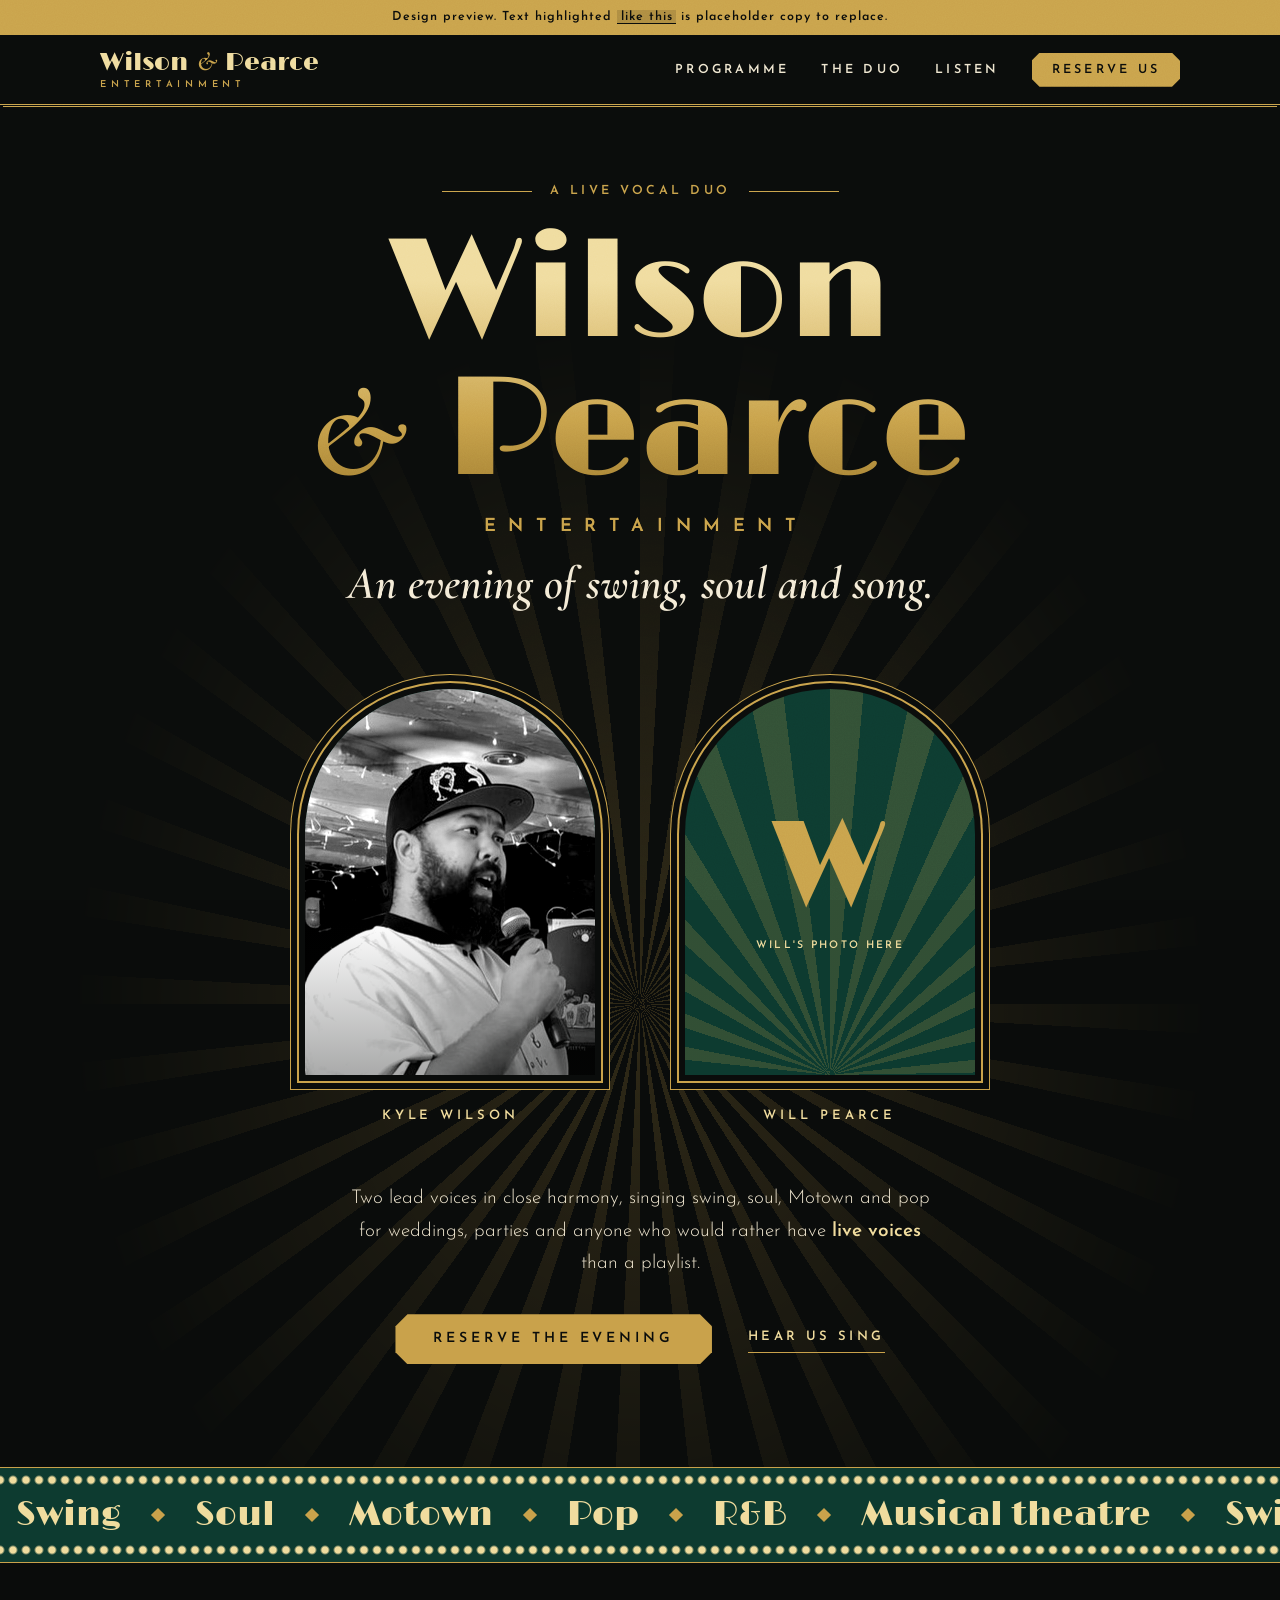
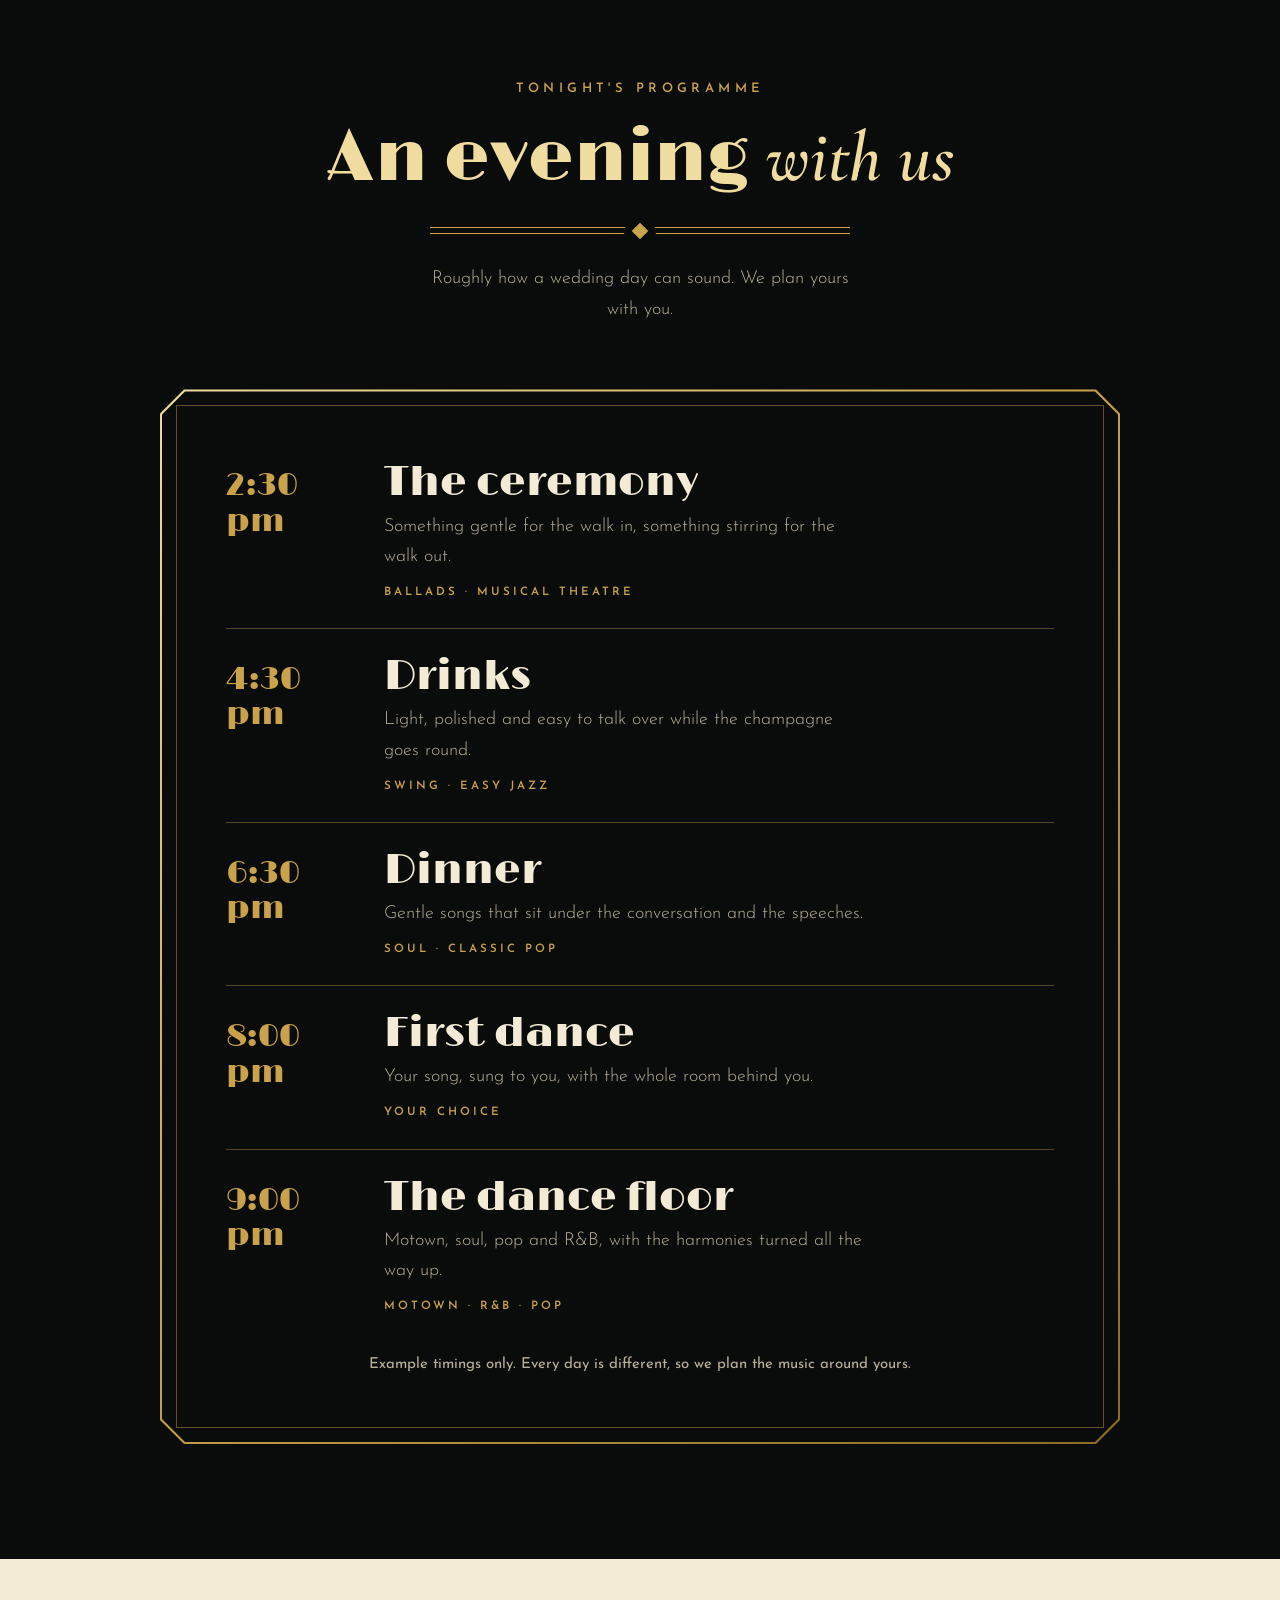
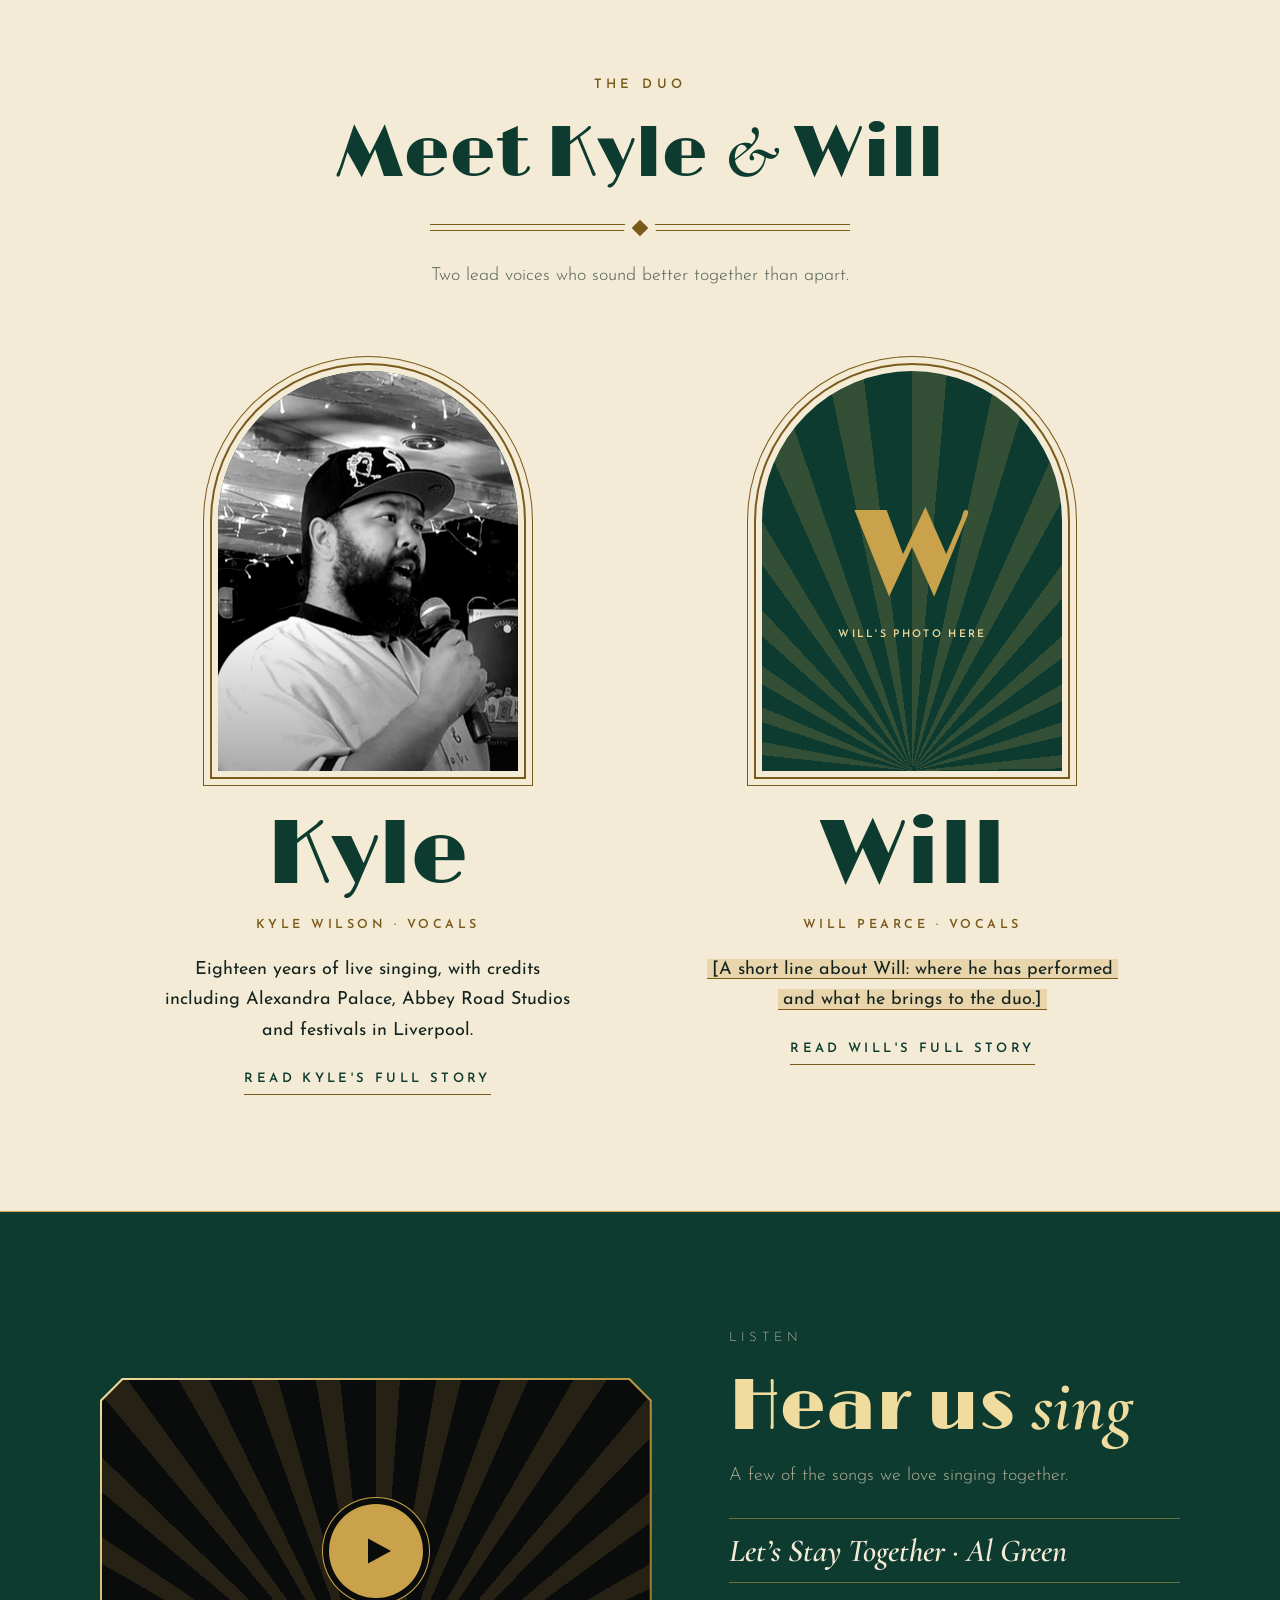
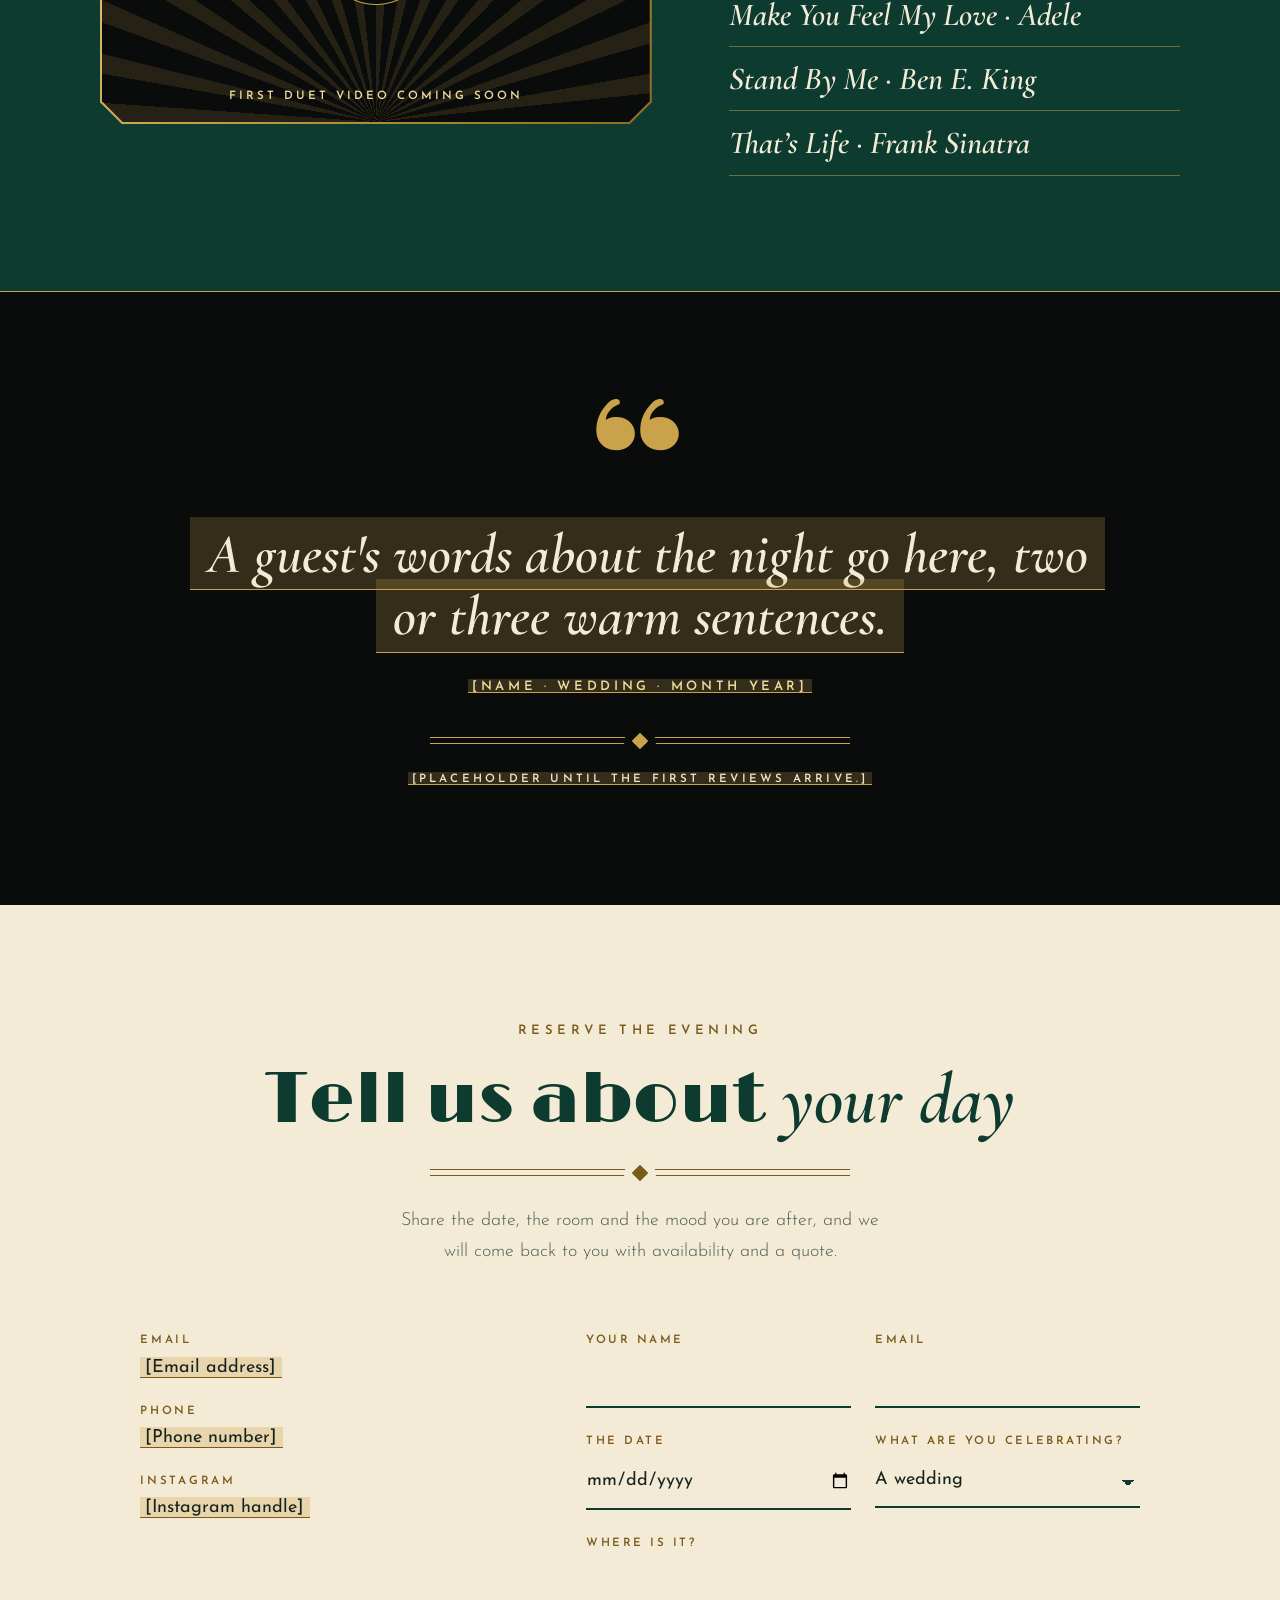
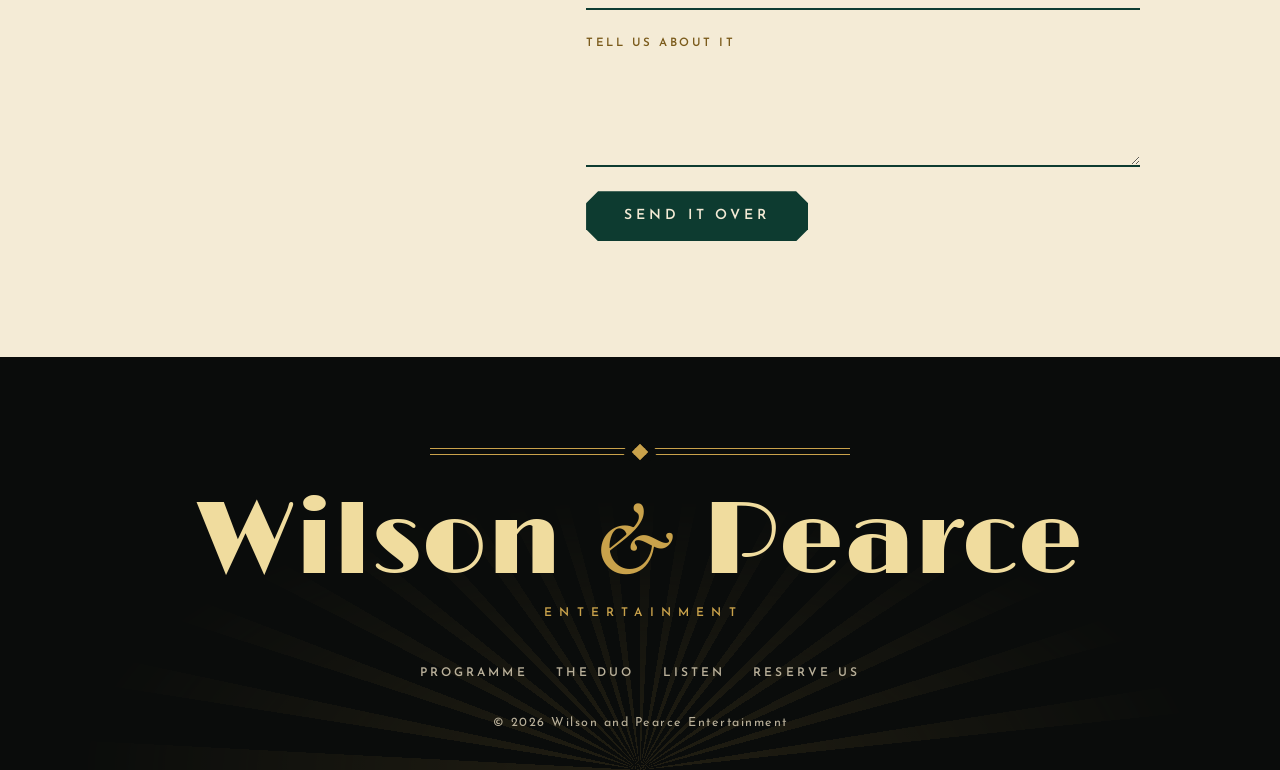
==== commit 2b0a543b: "Fill in known Kyle details: location, credits, songs, years Co-Authored-By: Claude Sonnet 5.5 <norep" ====
--- a/index.html
+++ b/index.html
@@ -89,7 +89,7 @@
             <li><time>8:00 pm</time><div><h3>First dance</h3><p>Your song, sung to you, with the whole room behind you.</p><span class="tags">Your choice</span></div></li>
             <li><time>9:00 pm</time><div><h3>The dance floor</h3><p>Motown, soul, pop and R&amp;B, with the harmonies turned all the way up.</p><span class="tags">Motown &middot; R&amp;B &middot; Pop</span></div></li>
           </ol>
-          <p class="note-row"><span class="ph">[Example timings. Replace with your own favourite running order.]</span></p>
+          <p class="note-row">Example timings only. Every day is different, so we plan the music around yours.</p>
         </div>
       </div>
     </div>
@@ -108,7 +108,7 @@
           <a class="arch-link" href="kyle.html" aria-label="Read Kyle Wilson's full story"><div class="arch photo"><img src="kyle.jpg" alt="Kyle Wilson singing into a microphone, in black and white"></div></a>
           <h3><a href="kyle.html">Kyle</a></h3>
           <p class="role">Kyle Wilson &middot; Vocals</p>
-          <p class="bio">Ten years of live singing, with credits including Alexandra Palace, Abbey Road Studios and festivals in Liverpool.</p>
+          <p class="bio">Eighteen years of live singing, with credits including Alexandra Palace, Abbey Road Studios and festivals in Liverpool.</p>
           <a class="link" href="kyle.html">Read Kyle's full story</a>
         </article>
         <article class="who">
@@ -135,10 +135,10 @@
         <h2>Hear us <em>sing</em></h2>
         <p>A few of the songs we love singing together.</p>
         <ul class="songs">
-          <li><span class="ph">[Song title &middot; Artist]</span></li>
-          <li><span class="ph">[Song title &middot; Artist]</span></li>
-          <li><span class="ph">[Song title &middot; Artist]</span></li>
-          <li><span class="ph">[Song title &middot; Artist]</span></li>
+          <li>Let&rsquo;s Stay Together &middot; Al Green</li>
+          <li>Make You Feel My Love &middot; Adele</li>
+          <li>Stand By Me &middot; Ben E. King</li>
+          <li>That&rsquo;s Life &middot; Frank Sinatra</li>
         </ul>
       </div>
     </div>
